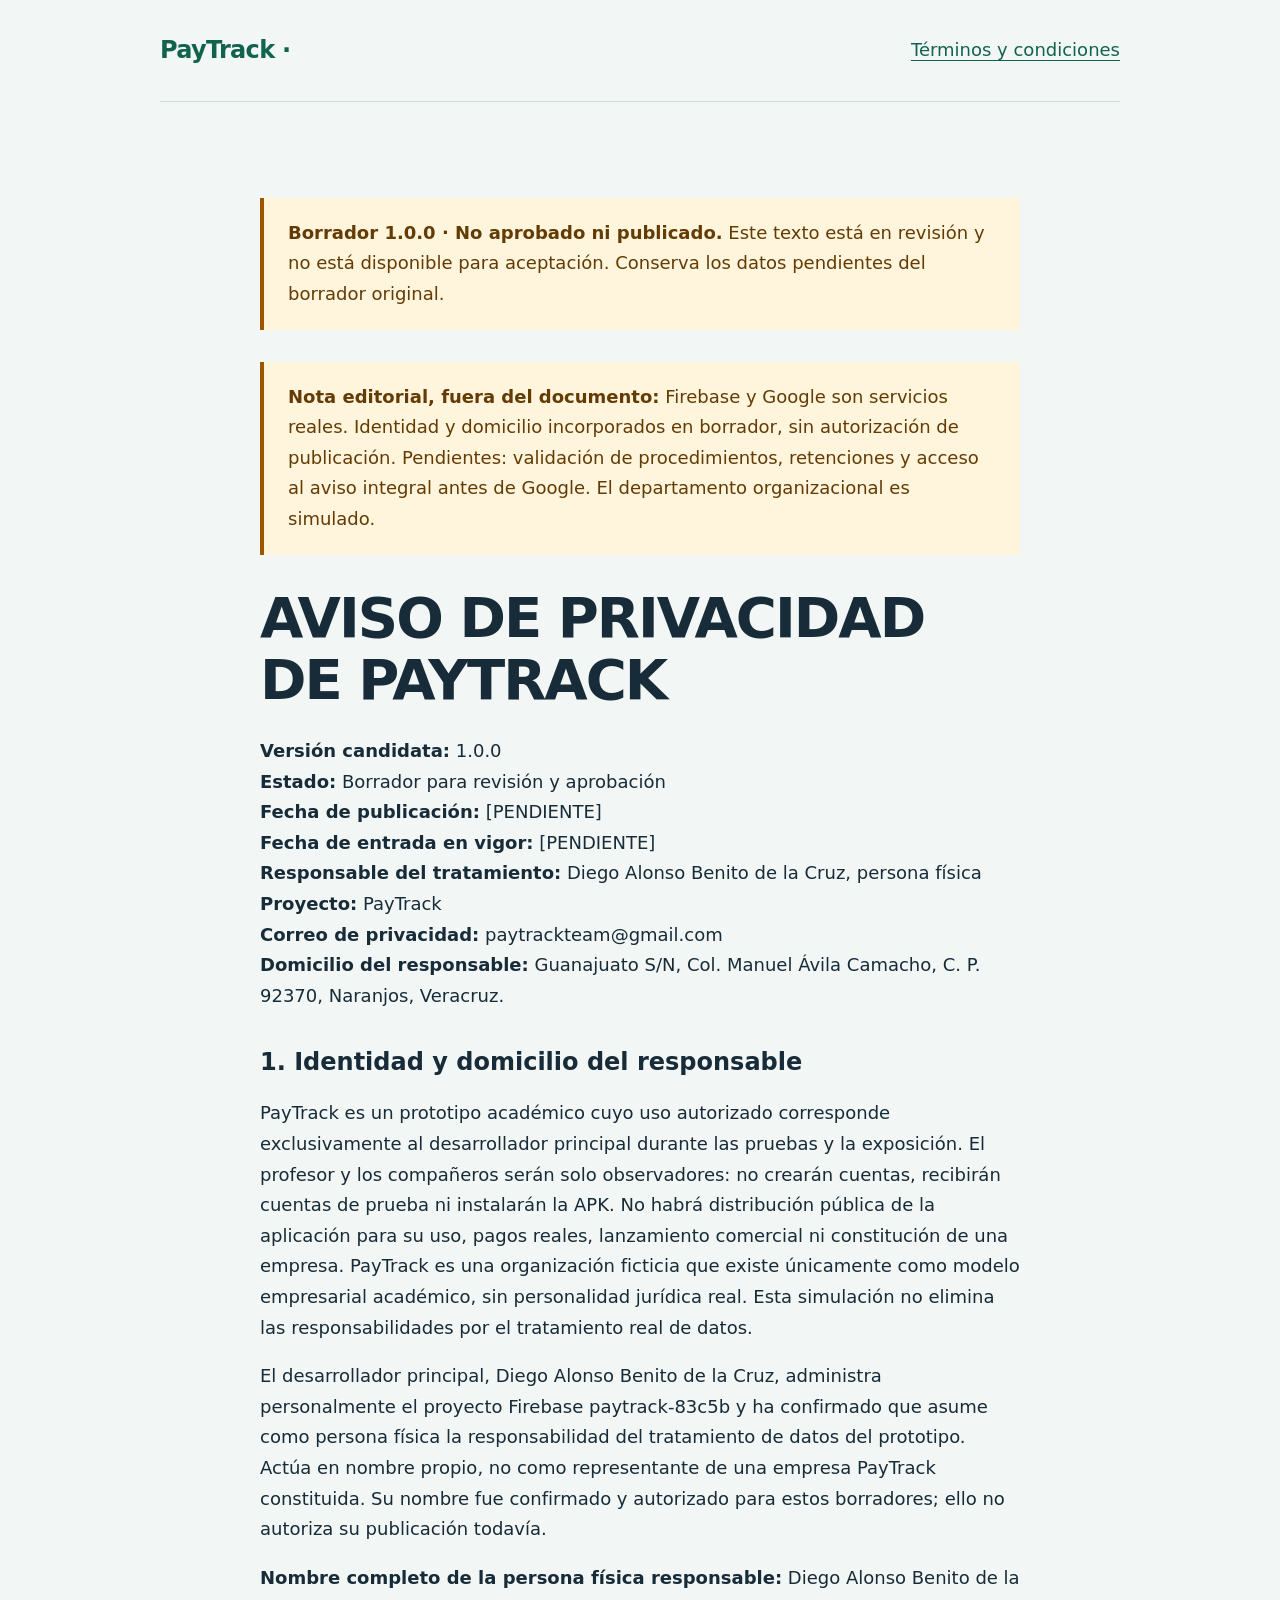
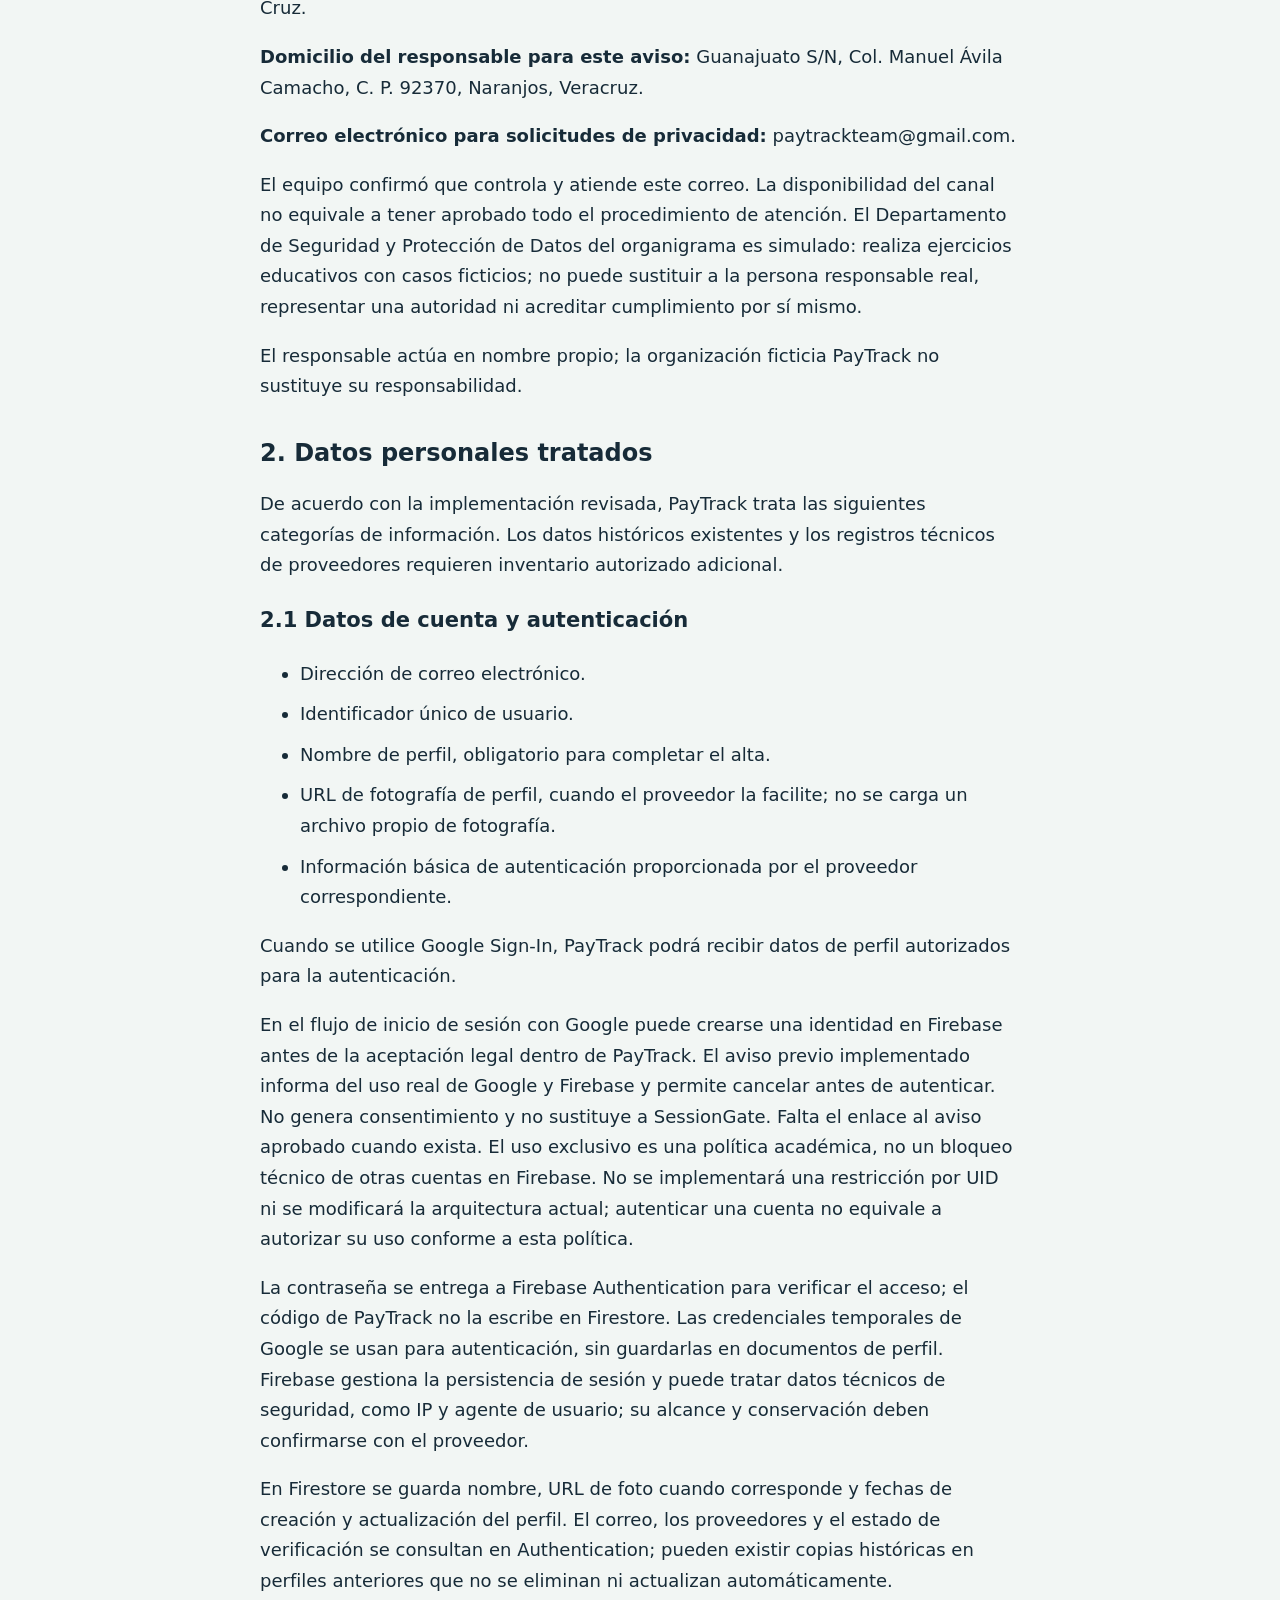
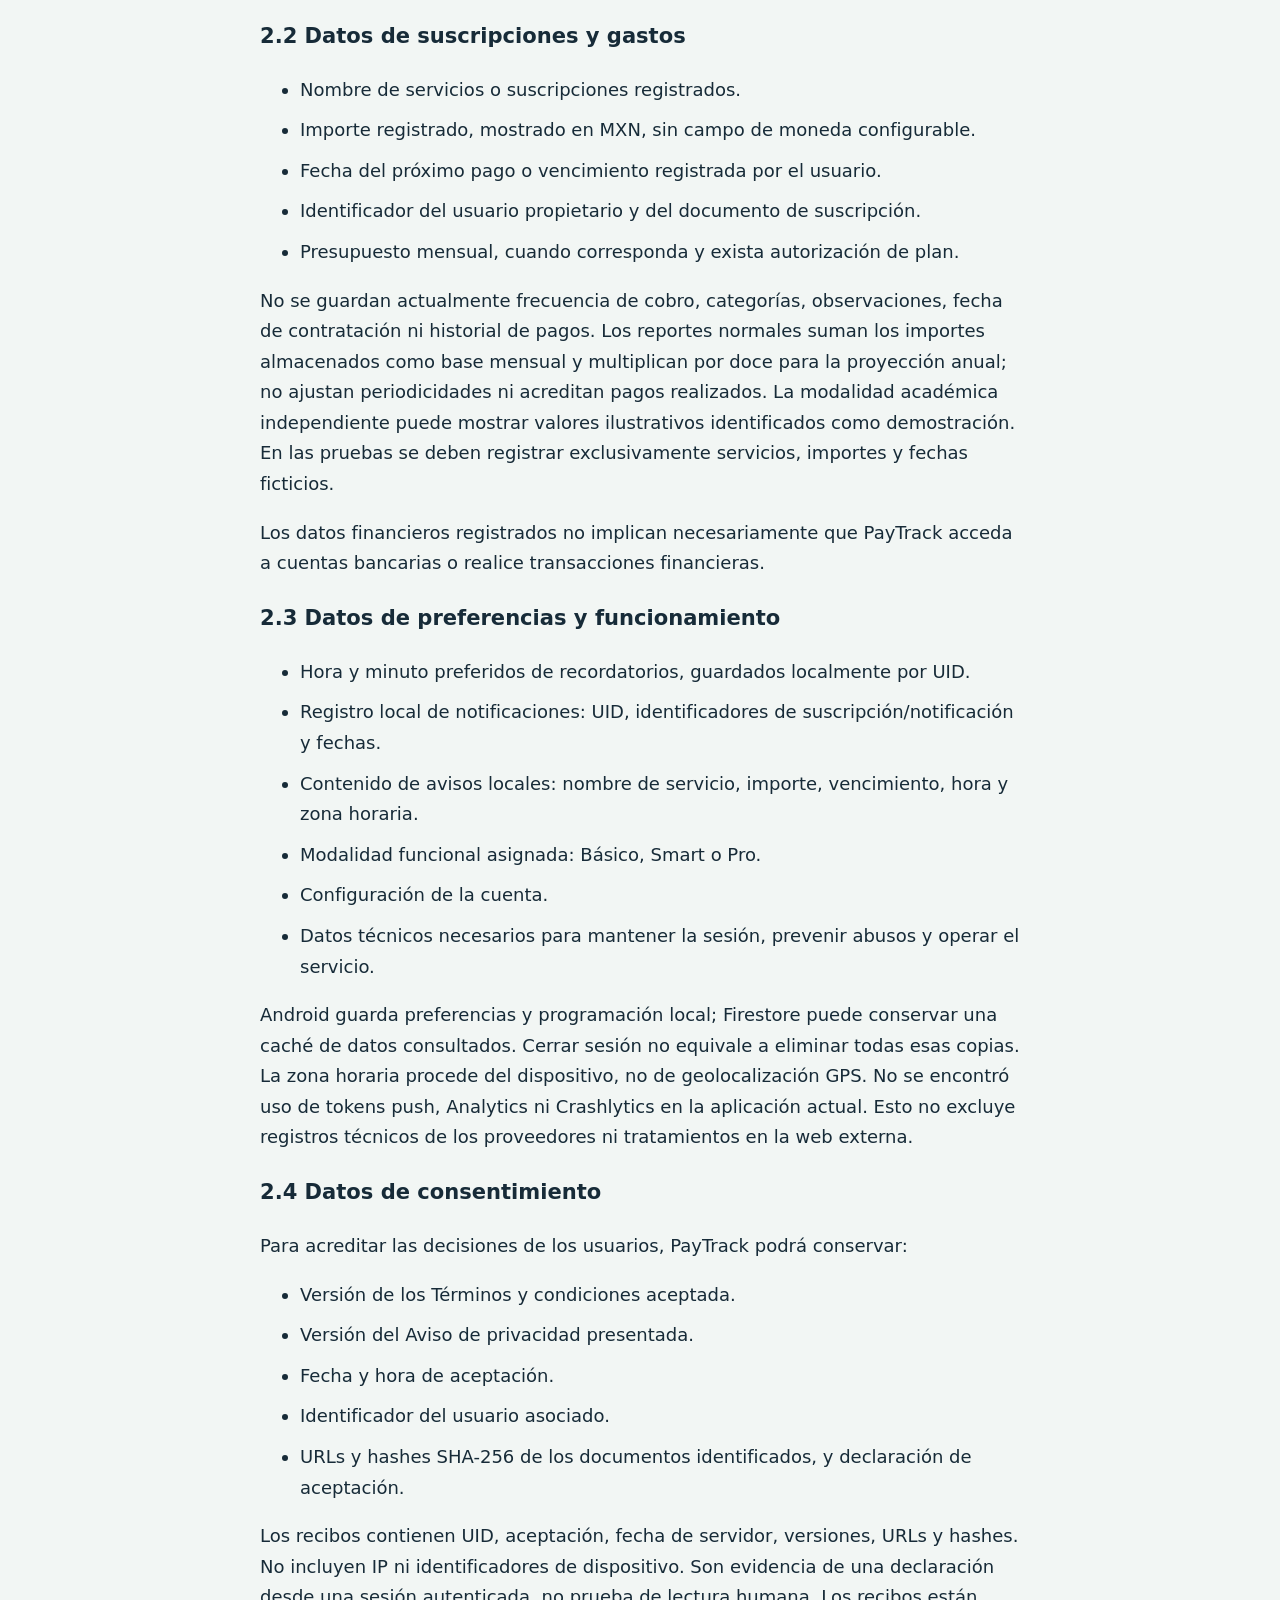
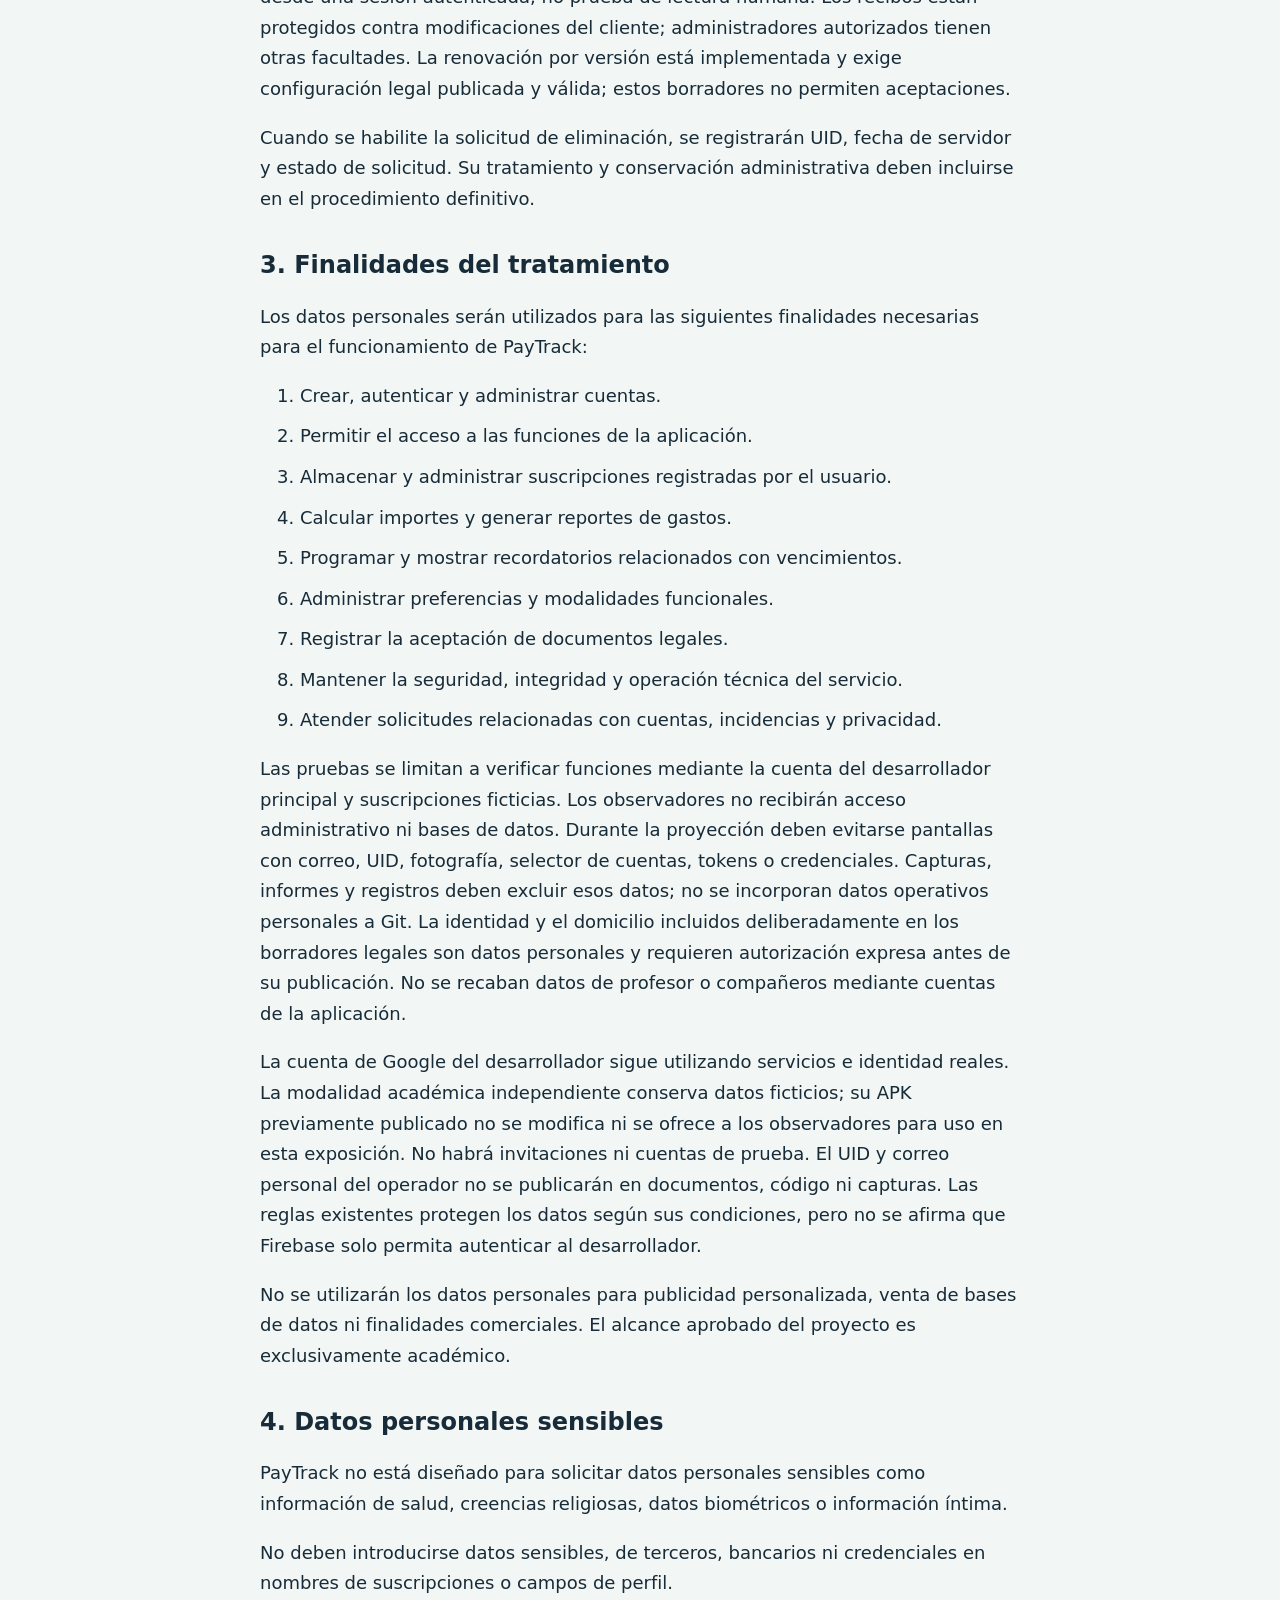
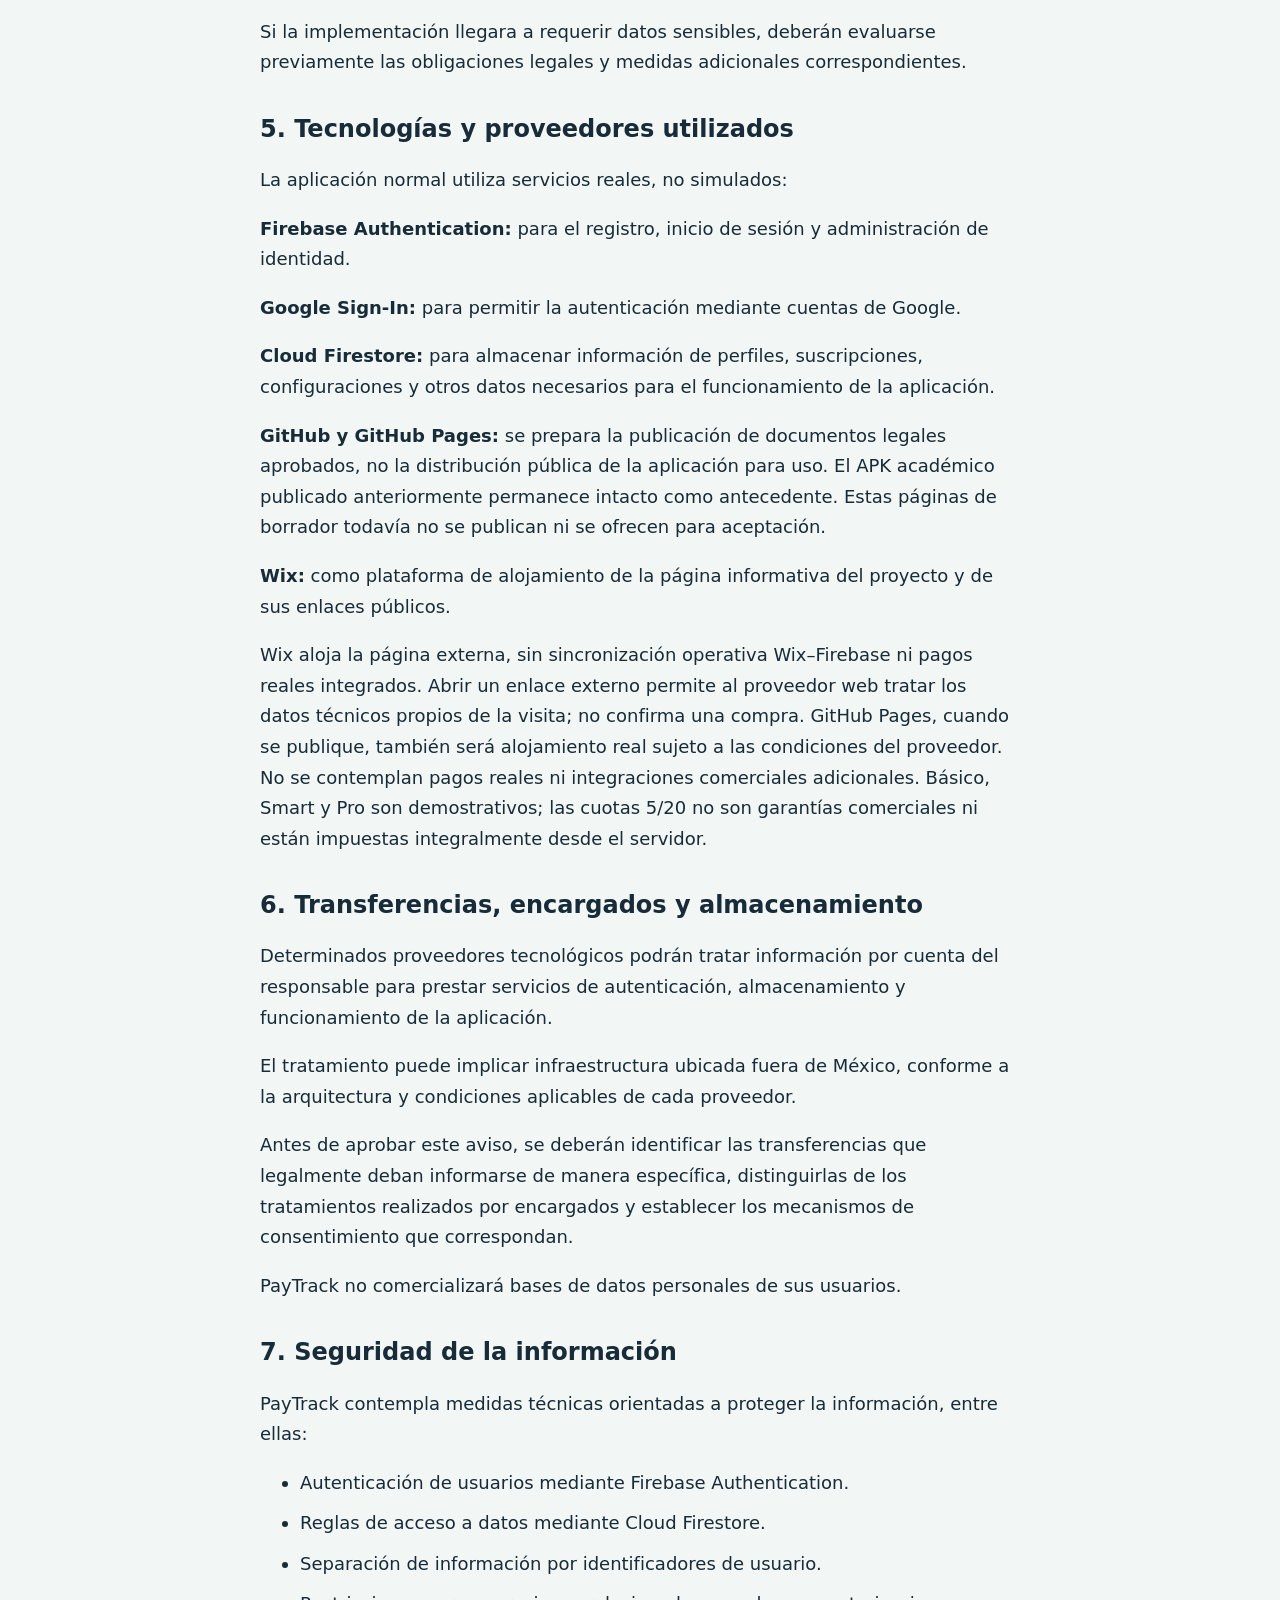
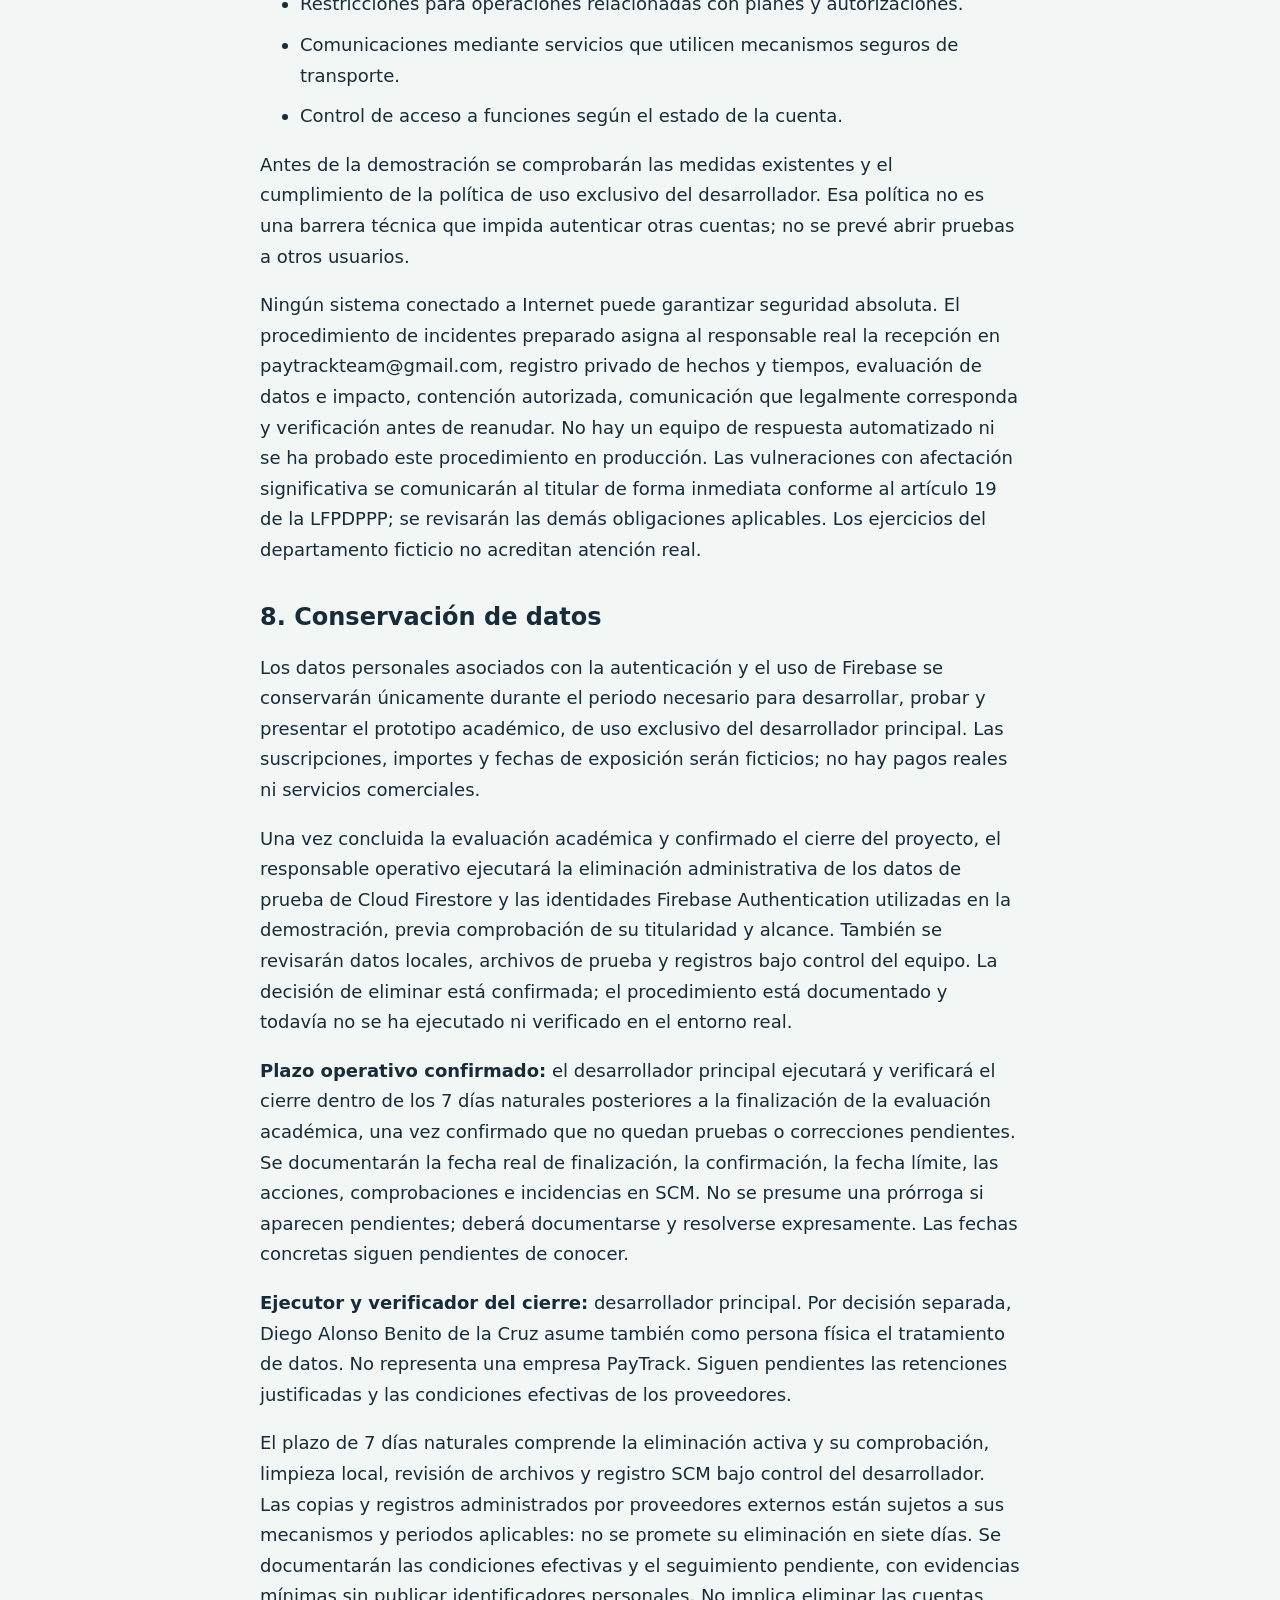
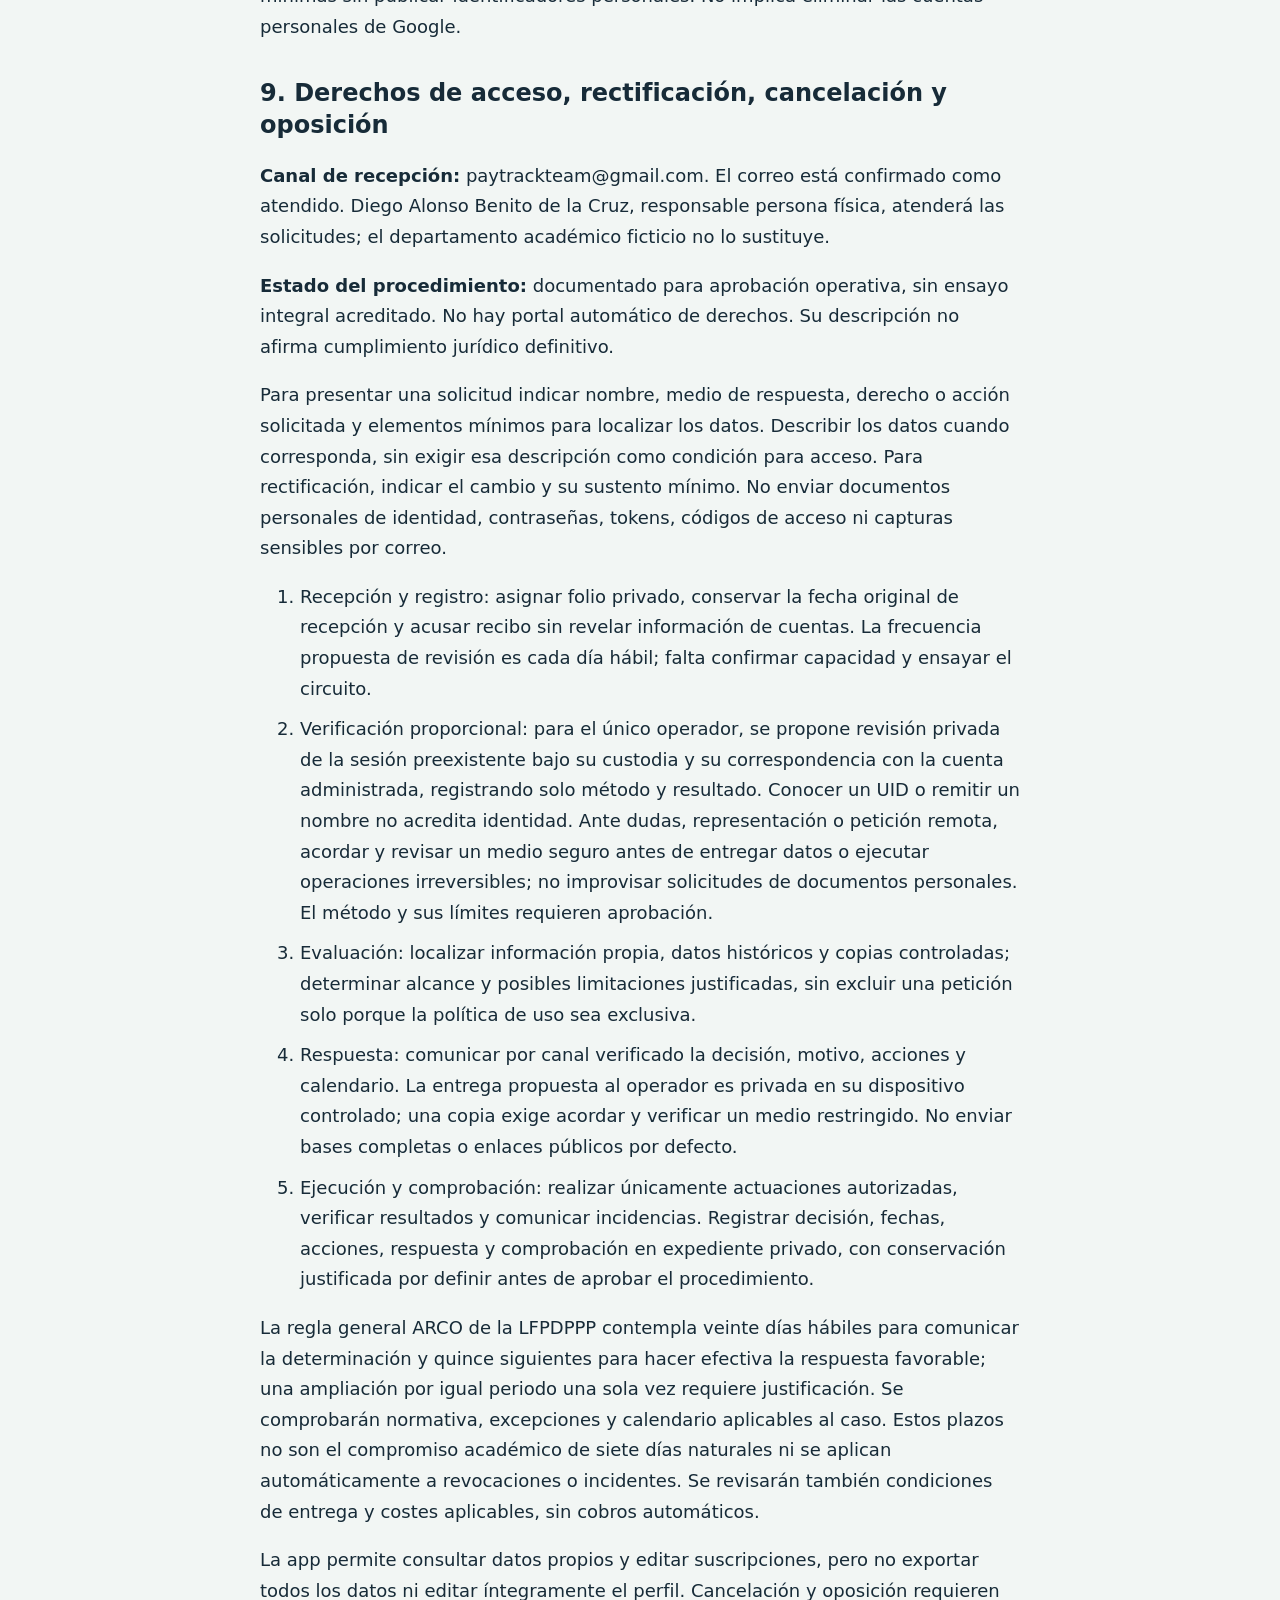
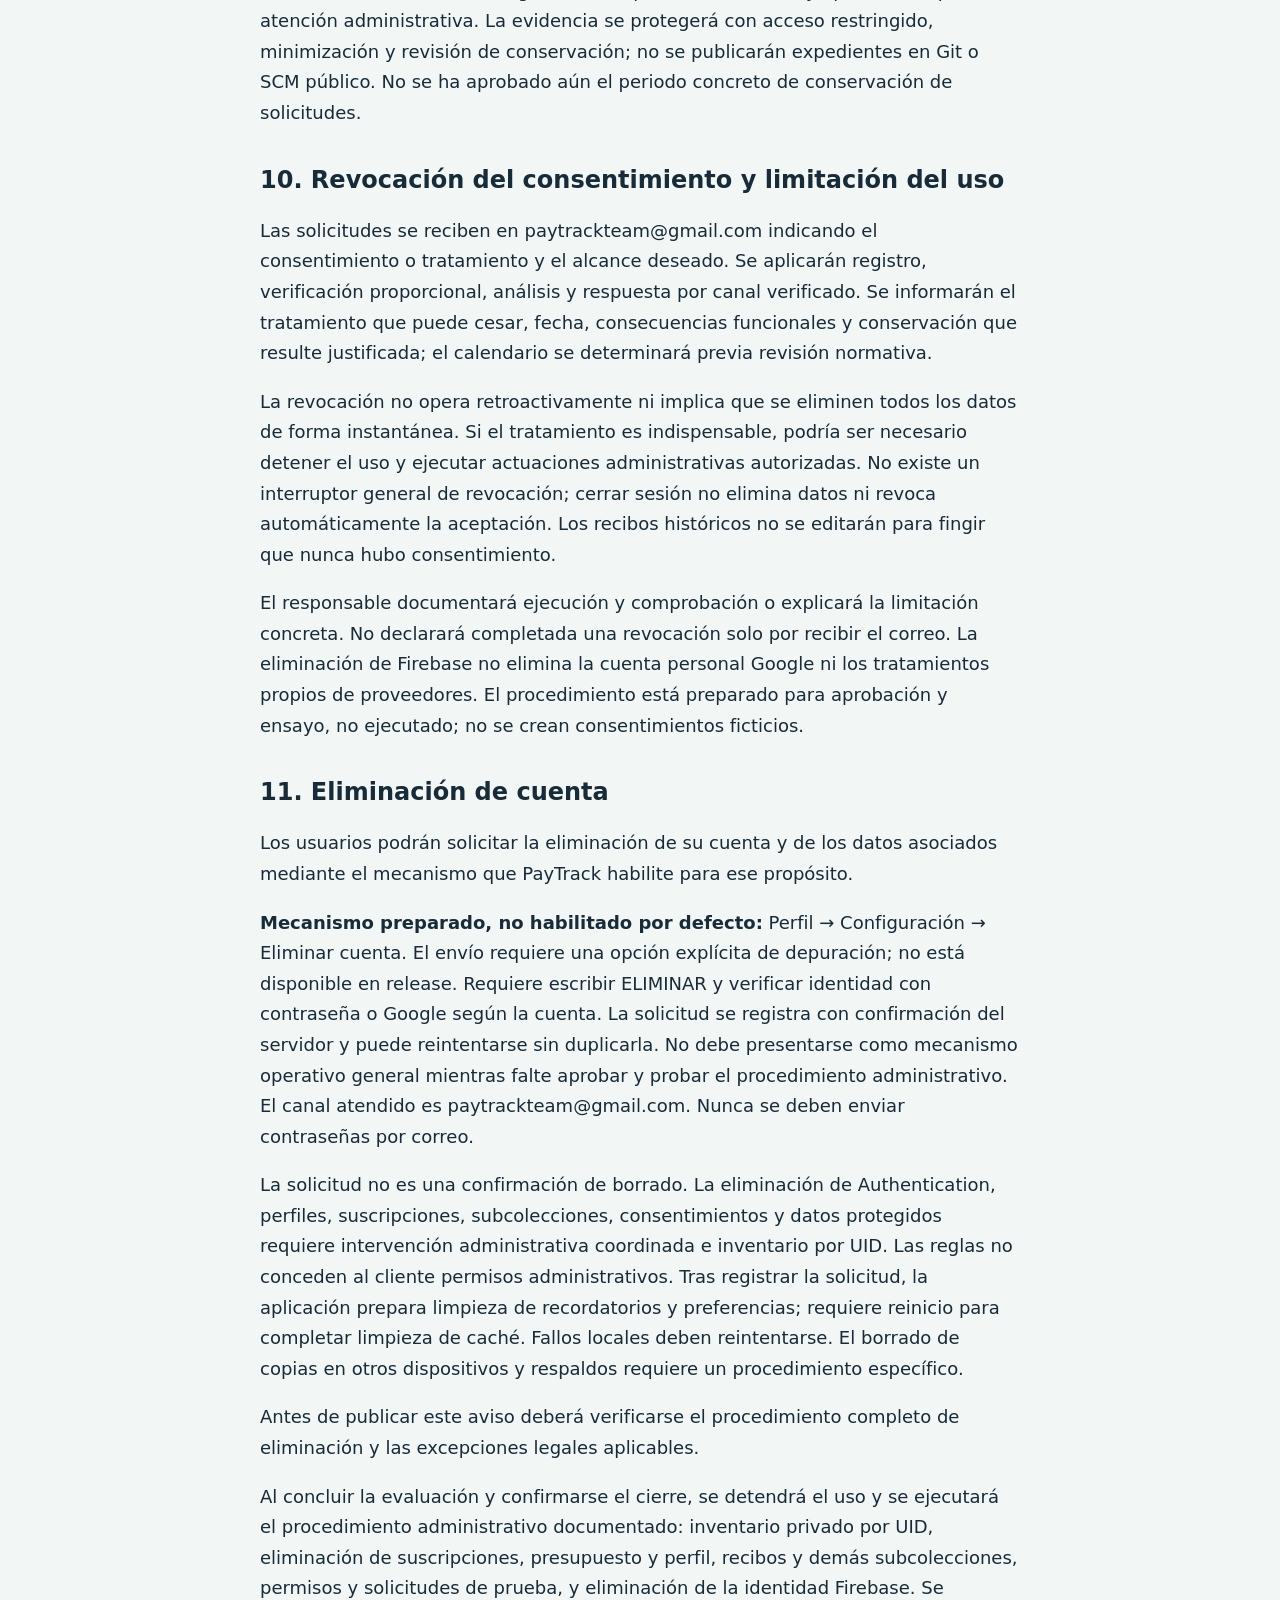
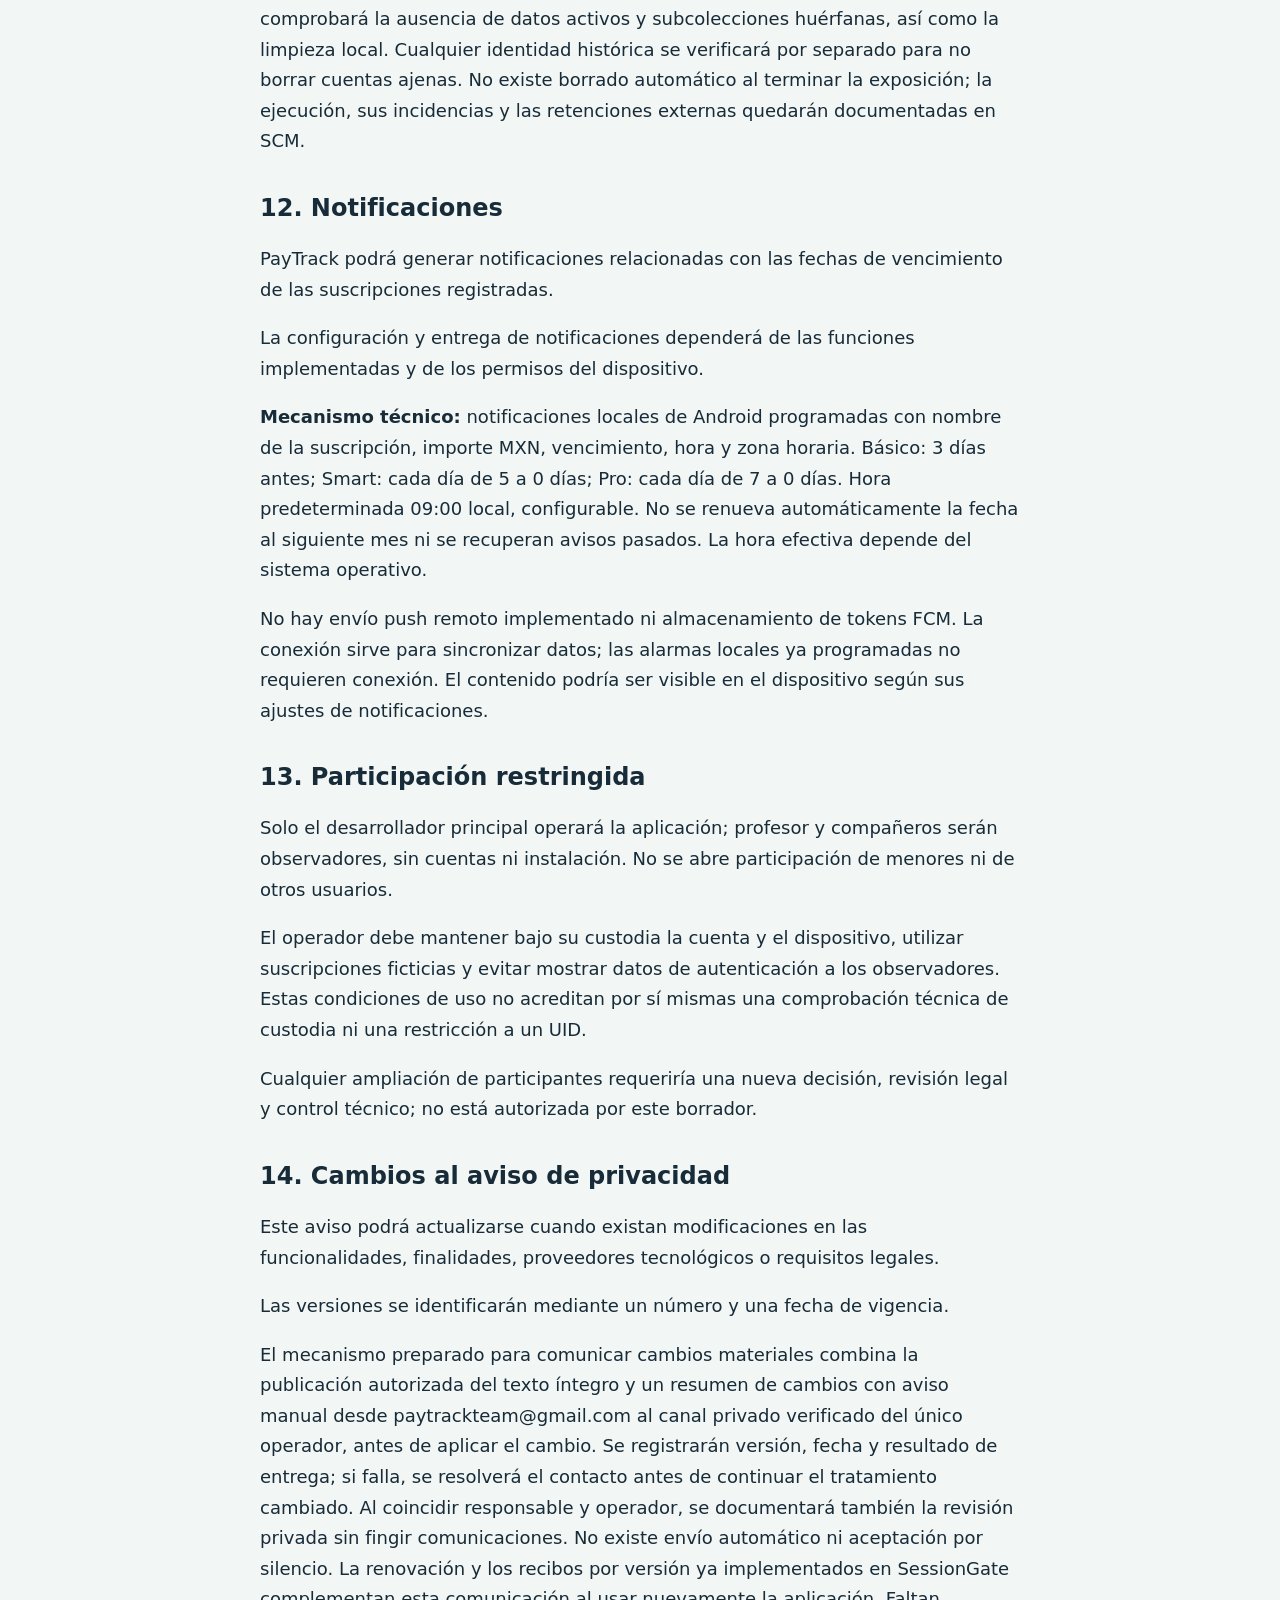
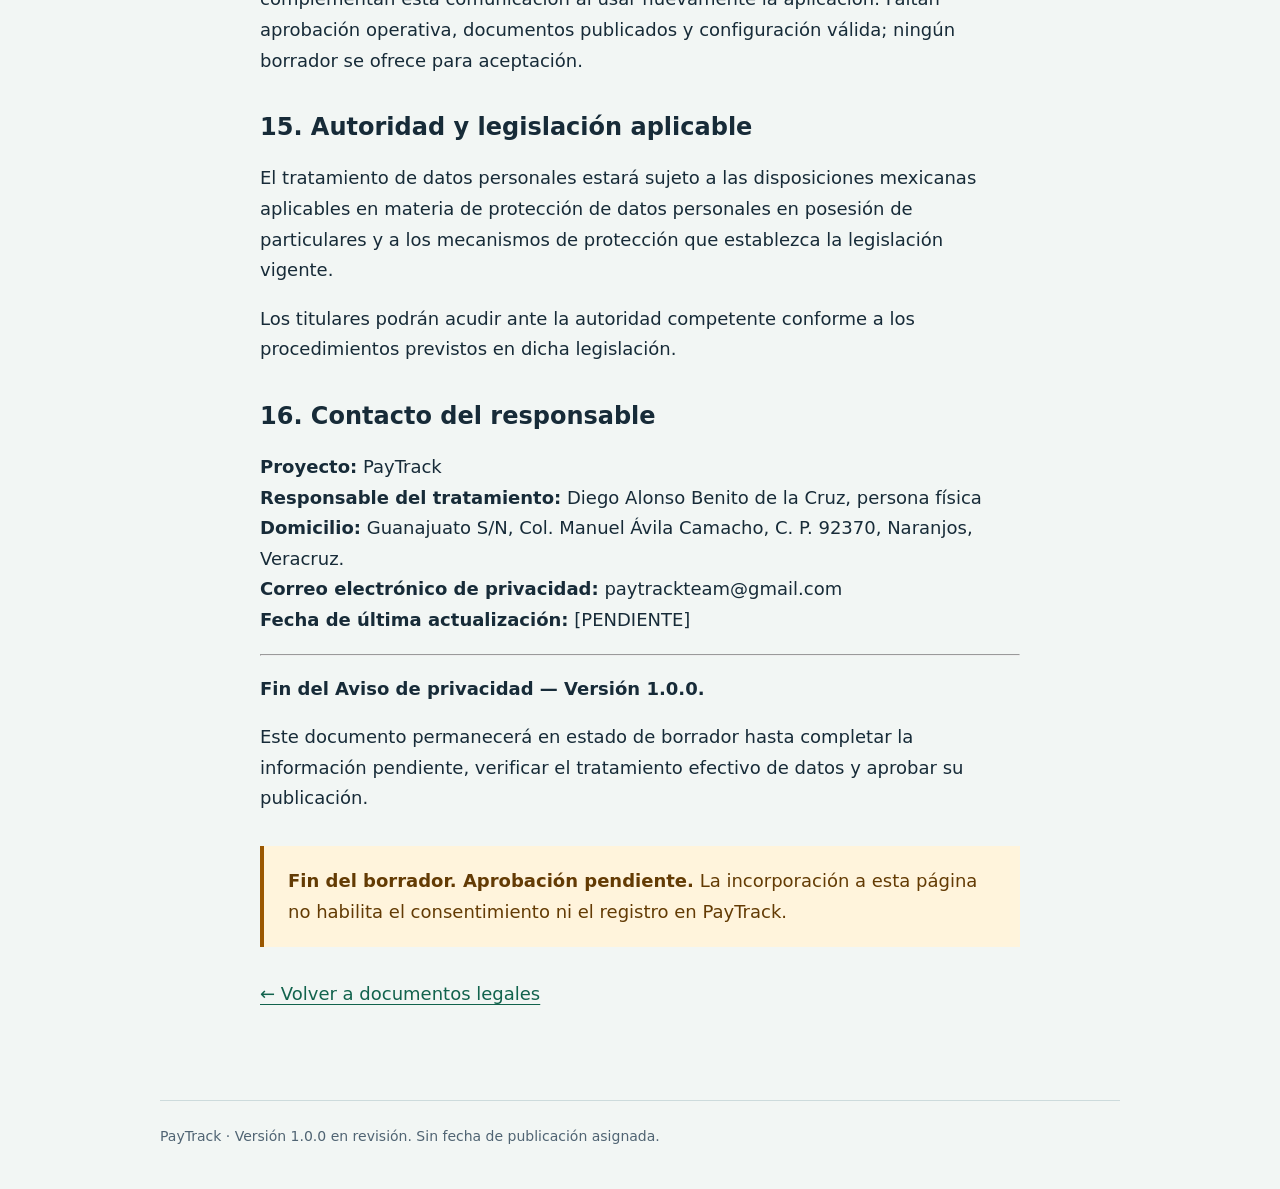
==== docs/privacidad.html @ 6e8c7707 "Add files via upload" ====
<!doctype html>
<html lang="es">
<head><meta charset="utf-8"><meta name="viewport" content="width=device-width, initial-scale=1"><meta name="robots" content="noindex"><meta name="paytrack-status" content="draft"><title>Aviso de privacidad — borrador 1.0.0 | PayTrack</title><link rel="stylesheet" href="assets/site.css"></head>
<body><a class="skip" href="#contenido">Ir al contenido</a><header><a class="brand" href="index.html">PayTrack ·</a><a href="terminos.html">Términos y condiciones</a></header>
<main id="contenido" class="document">
<aside class="notice" aria-label="Documento no aprobado"><p><strong>Borrador 1.0.0 · No aprobado ni publicado.</strong> Este texto está en revisión y no está disponible para aceptación. Conserva los datos pendientes del borrador original.</p></aside>
<aside class="notice" aria-label="Nota de revisión técnica"><p><strong>Nota editorial, fuera del documento:</strong> Firebase y Google son servicios reales. Identidad y domicilio incorporados en borrador, sin autorización de publicación. Pendientes: validación de procedimientos, retenciones y acceso al aviso integral antes de Google. El departamento organizacional es simulado.</p></aside>
<article aria-label="Texto íntegro del borrador">
<h1>AVISO DE PRIVACIDAD DE PAYTRACK</h1>
<p><strong>Versión candidata:</strong> 1.0.0<br>
<strong>Estado:</strong> Borrador para revisión y aprobación<br>
<strong>Fecha de publicación:</strong> [PENDIENTE]<br>
<strong>Fecha de entrada en vigor:</strong> [PENDIENTE]<br>
<strong>Responsable del tratamiento:</strong> Diego Alonso Benito de la Cruz, persona física<br>
<strong>Proyecto:</strong> PayTrack<br>
<strong>Correo de privacidad:</strong> paytrackteam@gmail.com<br>
<strong>Domicilio del responsable:</strong> Guanajuato S/N, Col. Manuel Ávila Camacho, C. P. 92370, Naranjos, Veracruz.</p>
<h2>1. Identidad y domicilio del responsable</h2>
<p>PayTrack es un prototipo académico cuyo uso autorizado corresponde exclusivamente al desarrollador principal durante las pruebas y la exposición. El profesor y los compañeros serán solo observadores: no crearán cuentas, recibirán cuentas de prueba ni instalarán la APK. No habrá distribución pública de la aplicación para su uso, pagos reales, lanzamiento comercial ni constitución de una empresa. PayTrack es una organización ficticia que existe únicamente como modelo empresarial académico, sin personalidad jurídica real. Esta simulación no elimina las responsabilidades por el tratamiento real de datos.</p>
<p>El desarrollador principal, Diego Alonso Benito de la Cruz, administra personalmente el proyecto Firebase paytrack-83c5b y ha confirmado que asume como persona física la responsabilidad del tratamiento de datos del prototipo. Actúa en nombre propio, no como representante de una empresa PayTrack constituida. Su nombre fue confirmado y autorizado para estos borradores; ello no autoriza su publicación todavía.</p>
<p><strong>Nombre completo de la persona física responsable:</strong> Diego Alonso Benito de la Cruz.</p>
<p><strong>Domicilio del responsable para este aviso:</strong> Guanajuato S/N, Col. Manuel Ávila Camacho, C. P. 92370, Naranjos, Veracruz.</p>
<p><strong>Correo electrónico para solicitudes de privacidad:</strong> paytrackteam@gmail.com.</p>
<p>El equipo confirmó que controla y atiende este correo. La disponibilidad del canal no equivale a tener aprobado todo el procedimiento de atención. El Departamento de Seguridad y Protección de Datos del organigrama es simulado: realiza ejercicios educativos con casos ficticios; no puede sustituir a la persona responsable real, representar una autoridad ni acreditar cumplimiento por sí mismo.</p>
<p>El responsable actúa en nombre propio; la organización ficticia PayTrack no sustituye su responsabilidad.</p>
<h2>2. Datos personales tratados</h2>
<p>De acuerdo con la implementación revisada, PayTrack trata las siguientes categorías de información. Los datos históricos existentes y los registros técnicos de proveedores requieren inventario autorizado adicional.</p>
<h3>2.1 Datos de cuenta y autenticación</h3>
<ul><li>Dirección de correo electrónico.</li><li>Identificador único de usuario.</li><li>Nombre de perfil, obligatorio para completar el alta.</li><li>URL de fotografía de perfil, cuando el proveedor la facilite; no se carga un archivo propio de fotografía.</li><li>Información básica de autenticación proporcionada por el proveedor correspondiente.</li></ul>
<p>Cuando se utilice Google Sign-In, PayTrack podrá recibir datos de perfil autorizados para la autenticación.</p>
<p>En el flujo de inicio de sesión con Google puede crearse una identidad en Firebase antes de la aceptación legal dentro de PayTrack. El aviso previo implementado informa del uso real de Google y Firebase y permite cancelar antes de autenticar. No genera consentimiento y no sustituye a SessionGate. Falta el enlace al aviso aprobado cuando exista. El uso exclusivo es una política académica, no un bloqueo técnico de otras cuentas en Firebase. No se implementará una restricción por UID ni se modificará la arquitectura actual; autenticar una cuenta no equivale a autorizar su uso conforme a esta política.</p>
<p>La contraseña se entrega a Firebase Authentication para verificar el acceso; el código de PayTrack no la escribe en Firestore. Las credenciales temporales de Google se usan para autenticación, sin guardarlas en documentos de perfil. Firebase gestiona la persistencia de sesión y puede tratar datos técnicos de seguridad, como IP y agente de usuario; su alcance y conservación deben confirmarse con el proveedor.</p>
<p>En Firestore se guarda nombre, URL de foto cuando corresponde y fechas de creación y actualización del perfil. El correo, los proveedores y el estado de verificación se consultan en Authentication; pueden existir copias históricas en perfiles anteriores que no se eliminan ni actualizan automáticamente.</p>
<h3>2.2 Datos de suscripciones y gastos</h3>
<ul><li>Nombre de servicios o suscripciones registrados.</li><li>Importe registrado, mostrado en MXN, sin campo de moneda configurable.</li><li>Fecha del próximo pago o vencimiento registrada por el usuario.</li><li>Identificador del usuario propietario y del documento de suscripción.</li><li>Presupuesto mensual, cuando corresponda y exista autorización de plan.</li></ul>
<p>No se guardan actualmente frecuencia de cobro, categorías, observaciones, fecha de contratación ni historial de pagos. Los reportes normales suman los importes almacenados como base mensual y multiplican por doce para la proyección anual; no ajustan periodicidades ni acreditan pagos realizados. La modalidad académica independiente puede mostrar valores ilustrativos identificados como demostración. En las pruebas se deben registrar exclusivamente servicios, importes y fechas ficticios.</p>
<p>Los datos financieros registrados no implican necesariamente que PayTrack acceda a cuentas bancarias o realice transacciones financieras.</p>
<h3>2.3 Datos de preferencias y funcionamiento</h3>
<ul><li>Hora y minuto preferidos de recordatorios, guardados localmente por UID.</li><li>Registro local de notificaciones: UID, identificadores de suscripción/notificación y fechas.</li><li>Contenido de avisos locales: nombre de servicio, importe, vencimiento, hora y zona horaria.</li><li>Modalidad funcional asignada: Básico, Smart o Pro.</li><li>Configuración de la cuenta.</li><li>Datos técnicos necesarios para mantener la sesión, prevenir abusos y operar el servicio.</li></ul>
<p>Android guarda preferencias y programación local; Firestore puede conservar una caché de datos consultados. Cerrar sesión no equivale a eliminar todas esas copias. La zona horaria procede del dispositivo, no de geolocalización GPS. No se encontró uso de tokens push, Analytics ni Crashlytics en la aplicación actual. Esto no excluye registros técnicos de los proveedores ni tratamientos en la web externa.</p>
<h3>2.4 Datos de consentimiento</h3>
<p>Para acreditar las decisiones de los usuarios, PayTrack podrá conservar:</p>
<ul><li>Versión de los Términos y condiciones aceptada.</li><li>Versión del Aviso de privacidad presentada.</li><li>Fecha y hora de aceptación.</li><li>Identificador del usuario asociado.</li><li>URLs y hashes SHA-256 de los documentos identificados, y declaración de aceptación.</li></ul>
<p>Los recibos contienen UID, aceptación, fecha de servidor, versiones, URLs y hashes. No incluyen IP ni identificadores de dispositivo. Son evidencia de una declaración desde una sesión autenticada, no prueba de lectura humana. Los recibos están protegidos contra modificaciones del cliente; administradores autorizados tienen otras facultades. La renovación por versión está implementada y exige configuración legal publicada y válida; estos borradores no permiten aceptaciones.</p>
<p>Cuando se habilite la solicitud de eliminación, se registrarán UID, fecha de servidor y estado de solicitud. Su tratamiento y conservación administrativa deben incluirse en el procedimiento definitivo.</p>
<h2>3. Finalidades del tratamiento</h2>
<p>Los datos personales serán utilizados para las siguientes finalidades necesarias para el funcionamiento de PayTrack:</p>
<ol><li>Crear, autenticar y administrar cuentas.</li><li>Permitir el acceso a las funciones de la aplicación.</li><li>Almacenar y administrar suscripciones registradas por el usuario.</li><li>Calcular importes y generar reportes de gastos.</li><li>Programar y mostrar recordatorios relacionados con vencimientos.</li><li>Administrar preferencias y modalidades funcionales.</li><li>Registrar la aceptación de documentos legales.</li><li>Mantener la seguridad, integridad y operación técnica del servicio.</li><li>Atender solicitudes relacionadas con cuentas, incidencias y privacidad.</li></ol>
<p>Las pruebas se limitan a verificar funciones mediante la cuenta del desarrollador principal y suscripciones ficticias. Los observadores no recibirán acceso administrativo ni bases de datos. Durante la proyección deben evitarse pantallas con correo, UID, fotografía, selector de cuentas, tokens o credenciales. Capturas, informes y registros deben excluir esos datos; no se incorporan datos operativos personales a Git. La identidad y el domicilio incluidos deliberadamente en los borradores legales son datos personales y requieren autorización expresa antes de su publicación. No se recaban datos de profesor o compañeros mediante cuentas de la aplicación.</p>
<p>La cuenta de Google del desarrollador sigue utilizando servicios e identidad reales. La modalidad académica independiente conserva datos ficticios; su APK previamente publicado no se modifica ni se ofrece a los observadores para uso en esta exposición. No habrá invitaciones ni cuentas de prueba. El UID y correo personal del operador no se publicarán en documentos, código ni capturas. Las reglas existentes protegen los datos según sus condiciones, pero no se afirma que Firebase solo permita autenticar al desarrollador.</p>
<p>No se utilizarán los datos personales para publicidad personalizada, venta de bases de datos ni finalidades comerciales. El alcance aprobado del proyecto es exclusivamente académico.</p>
<h2>4. Datos personales sensibles</h2>
<p>PayTrack no está diseñado para solicitar datos personales sensibles como información de salud, creencias religiosas, datos biométricos o información íntima.</p>
<p>No deben introducirse datos sensibles, de terceros, bancarios ni credenciales en nombres de suscripciones o campos de perfil.</p>
<p>Si la implementación llegara a requerir datos sensibles, deberán evaluarse previamente las obligaciones legales y medidas adicionales correspondientes.</p>
<h2>5. Tecnologías y proveedores utilizados</h2>
<p>La aplicación normal utiliza servicios reales, no simulados:</p>
<p><strong>Firebase Authentication:</strong> para el registro, inicio de sesión y administración de identidad.</p>
<p><strong>Google Sign-In:</strong> para permitir la autenticación mediante cuentas de Google.</p>
<p><strong>Cloud Firestore:</strong> para almacenar información de perfiles, suscripciones, configuraciones y otros datos necesarios para el funcionamiento de la aplicación.</p>
<p><strong>GitHub y GitHub Pages:</strong> se prepara la publicación de documentos legales aprobados, no la distribución pública de la aplicación para uso. El APK académico publicado anteriormente permanece intacto como antecedente. Estas páginas de borrador todavía no se publican ni se ofrecen para aceptación.</p>
<p><strong>Wix:</strong> como plataforma de alojamiento de la página informativa del proyecto y de sus enlaces públicos.</p>
<p>Wix aloja la página externa, sin sincronización operativa Wix–Firebase ni pagos reales integrados. Abrir un enlace externo permite al proveedor web tratar los datos técnicos propios de la visita; no confirma una compra. GitHub Pages, cuando se publique, también será alojamiento real sujeto a las condiciones del proveedor. No se contemplan pagos reales ni integraciones comerciales adicionales. Básico, Smart y Pro son demostrativos; las cuotas 5/20 no son garantías comerciales ni están impuestas integralmente desde el servidor.</p>
<h2>6. Transferencias, encargados y almacenamiento</h2>
<p>Determinados proveedores tecnológicos podrán tratar información por cuenta del responsable para prestar servicios de autenticación, almacenamiento y funcionamiento de la aplicación.</p>
<p>El tratamiento puede implicar infraestructura ubicada fuera de México, conforme a la arquitectura y condiciones aplicables de cada proveedor.</p>
<p>Antes de aprobar este aviso, se deberán identificar las transferencias que legalmente deban informarse de manera específica, distinguirlas de los tratamientos realizados por encargados y establecer los mecanismos de consentimiento que correspondan.</p>
<p>PayTrack no comercializará bases de datos personales de sus usuarios.</p>
<h2>7. Seguridad de la información</h2>
<p>PayTrack contempla medidas técnicas orientadas a proteger la información, entre ellas:</p>
<ul><li>Autenticación de usuarios mediante Firebase Authentication.</li><li>Reglas de acceso a datos mediante Cloud Firestore.</li><li>Separación de información por identificadores de usuario.</li><li>Restricciones para operaciones relacionadas con planes y autorizaciones.</li><li>Comunicaciones mediante servicios que utilicen mecanismos seguros de transporte.</li><li>Control de acceso a funciones según el estado de la cuenta.</li></ul>
<p>Antes de la demostración se comprobarán las medidas existentes y el cumplimiento de la política de uso exclusivo del desarrollador. Esa política no es una barrera técnica que impida autenticar otras cuentas; no se prevé abrir pruebas a otros usuarios.</p>
<p>Ningún sistema conectado a Internet puede garantizar seguridad absoluta. El procedimiento de incidentes preparado asigna al responsable real la recepción en paytrackteam@gmail.com, registro privado de hechos y tiempos, evaluación de datos e impacto, contención autorizada, comunicación que legalmente corresponda y verificación antes de reanudar. No hay un equipo de respuesta automatizado ni se ha probado este procedimiento en producción. Las vulneraciones con afectación significativa se comunicarán al titular de forma inmediata conforme al artículo 19 de la LFPDPPP; se revisarán las demás obligaciones aplicables. Los ejercicios del departamento ficticio no acreditan atención real.</p>
<h2>8. Conservación de datos</h2>
<p>Los datos personales asociados con la autenticación y el uso de Firebase se conservarán únicamente durante el periodo necesario para desarrollar, probar y presentar el prototipo académico, de uso exclusivo del desarrollador principal. Las suscripciones, importes y fechas de exposición serán ficticios; no hay pagos reales ni servicios comerciales.</p>
<p>Una vez concluida la evaluación académica y confirmado el cierre del proyecto, el responsable operativo ejecutará la eliminación administrativa de los datos de prueba de Cloud Firestore y las identidades Firebase Authentication utilizadas en la demostración, previa comprobación de su titularidad y alcance. También se revisarán datos locales, archivos de prueba y registros bajo control del equipo. La decisión de eliminar está confirmada; el procedimiento está documentado y todavía no se ha ejecutado ni verificado en el entorno real.</p>
<p><strong>Plazo operativo confirmado:</strong> el desarrollador principal ejecutará y verificará el cierre dentro de los 7 días naturales posteriores a la finalización de la evaluación académica, una vez confirmado que no quedan pruebas o correcciones pendientes. Se documentarán la fecha real de finalización, la confirmación, la fecha límite, las acciones, comprobaciones e incidencias en SCM. No se presume una prórroga si aparecen pendientes; deberá documentarse y resolverse expresamente. Las fechas concretas siguen pendientes de conocer.</p>
<p><strong>Ejecutor y verificador del cierre:</strong> desarrollador principal. Por decisión separada, Diego Alonso Benito de la Cruz asume también como persona física el tratamiento de datos. No representa una empresa PayTrack. Siguen pendientes las retenciones justificadas y las condiciones efectivas de los proveedores.</p>
<p>El plazo de 7 días naturales comprende la eliminación activa y su comprobación, limpieza local, revisión de archivos y registro SCM bajo control del desarrollador. Las copias y registros administrados por proveedores externos están sujetos a sus mecanismos y periodos aplicables: no se promete su eliminación en siete días. Se documentarán las condiciones efectivas y el seguimiento pendiente, con evidencias mínimas sin publicar identificadores personales. No implica eliminar las cuentas personales de Google.</p>
<h2>9. Derechos de acceso, rectificación, cancelación y oposición</h2>
<p><strong>Canal de recepción:</strong> paytrackteam@gmail.com. El correo está confirmado como atendido. Diego Alonso Benito de la Cruz, responsable persona física, atenderá las solicitudes; el departamento académico ficticio no lo sustituye.</p>
<p><strong>Estado del procedimiento:</strong> documentado para aprobación operativa, sin ensayo integral acreditado. No hay portal automático de derechos. Su descripción no afirma cumplimiento jurídico definitivo.</p>
<p>Para presentar una solicitud indicar nombre, medio de respuesta, derecho o acción solicitada y elementos mínimos para localizar los datos. Describir los datos cuando corresponda, sin exigir esa descripción como condición para acceso. Para rectificación, indicar el cambio y su sustento mínimo. No enviar documentos personales de identidad, contraseñas, tokens, códigos de acceso ni capturas sensibles por correo.</p>
<ol><li>Recepción y registro: asignar folio privado, conservar la fecha original de recepción y acusar recibo sin revelar información de cuentas. La frecuencia propuesta de revisión es cada día hábil; falta confirmar capacidad y ensayar el circuito.</li><li>Verificación proporcional: para el único operador, se propone revisión privada de la sesión preexistente bajo su custodia y su correspondencia con la cuenta administrada, registrando solo método y resultado. Conocer un UID o remitir un nombre no acredita identidad. Ante dudas, representación o petición remota, acordar y revisar un medio seguro antes de entregar datos o ejecutar operaciones irreversibles; no improvisar solicitudes de documentos personales. El método y sus límites requieren aprobación.</li><li>Evaluación: localizar información propia, datos históricos y copias controladas; determinar alcance y posibles limitaciones justificadas, sin excluir una petición solo porque la política de uso sea exclusiva.</li><li>Respuesta: comunicar por canal verificado la decisión, motivo, acciones y calendario. La entrega propuesta al operador es privada en su dispositivo controlado; una copia exige acordar y verificar un medio restringido. No enviar bases completas o enlaces públicos por defecto.</li><li>Ejecución y comprobación: realizar únicamente actuaciones autorizadas, verificar resultados y comunicar incidencias. Registrar decisión, fechas, acciones, respuesta y comprobación en expediente privado, con conservación justificada por definir antes de aprobar el procedimiento.</li></ol>
<p>La regla general ARCO de la LFPDPPP contempla veinte días hábiles para comunicar la determinación y quince siguientes para hacer efectiva la respuesta favorable; una ampliación por igual periodo una sola vez requiere justificación. Se comprobarán normativa, excepciones y calendario aplicables al caso. Estos plazos no son el compromiso académico de siete días naturales ni se aplican automáticamente a revocaciones o incidentes. Se revisarán también condiciones de entrega y costes aplicables, sin cobros automáticos.</p>
<p>La app permite consultar datos propios y editar suscripciones, pero no exportar todos los datos ni editar íntegramente el perfil. Cancelación y oposición requieren atención administrativa. La evidencia se protegerá con acceso restringido, minimización y revisión de conservación; no se publicarán expedientes en Git o SCM público. No se ha aprobado aún el periodo concreto de conservación de solicitudes.</p>
<h2>10. Revocación del consentimiento y limitación del uso</h2>
<p>Las solicitudes se reciben en paytrackteam@gmail.com indicando el consentimiento o tratamiento y el alcance deseado. Se aplicarán registro, verificación proporcional, análisis y respuesta por canal verificado. Se informarán el tratamiento que puede cesar, fecha, consecuencias funcionales y conservación que resulte justificada; el calendario se determinará previa revisión normativa.</p>
<p>La revocación no opera retroactivamente ni implica que se eliminen todos los datos de forma instantánea. Si el tratamiento es indispensable, podría ser necesario detener el uso y ejecutar actuaciones administrativas autorizadas. No existe un interruptor general de revocación; cerrar sesión no elimina datos ni revoca automáticamente la aceptación. Los recibos históricos no se editarán para fingir que nunca hubo consentimiento.</p>
<p>El responsable documentará ejecución y comprobación o explicará la limitación concreta. No declarará completada una revocación solo por recibir el correo. La eliminación de Firebase no elimina la cuenta personal Google ni los tratamientos propios de proveedores. El procedimiento está preparado para aprobación y ensayo, no ejecutado; no se crean consentimientos ficticios.</p>
<h2>11. Eliminación de cuenta</h2>
<p>Los usuarios podrán solicitar la eliminación de su cuenta y de los datos asociados mediante el mecanismo que PayTrack habilite para ese propósito.</p>
<p><strong>Mecanismo preparado, no habilitado por defecto:</strong> Perfil → Configuración → Eliminar cuenta. El envío requiere una opción explícita de depuración; no está disponible en release. Requiere escribir ELIMINAR y verificar identidad con contraseña o Google según la cuenta. La solicitud se registra con confirmación del servidor y puede reintentarse sin duplicarla. No debe presentarse como mecanismo operativo general mientras falte aprobar y probar el procedimiento administrativo. El canal atendido es paytrackteam@gmail.com. Nunca se deben enviar contraseñas por correo.</p>
<p>La solicitud no es una confirmación de borrado. La eliminación de Authentication, perfiles, suscripciones, subcolecciones, consentimientos y datos protegidos requiere intervención administrativa coordinada e inventario por UID. Las reglas no conceden al cliente permisos administrativos. Tras registrar la solicitud, la aplicación prepara limpieza de recordatorios y preferencias; requiere reinicio para completar limpieza de caché. Fallos locales deben reintentarse. El borrado de copias en otros dispositivos y respaldos requiere un procedimiento específico.</p>
<p>Antes de publicar este aviso deberá verificarse el procedimiento completo de eliminación y las excepciones legales aplicables.</p>
<p>Al concluir la evaluación y confirmarse el cierre, se detendrá el uso y se ejecutará el procedimiento administrativo documentado: inventario privado por UID, eliminación de suscripciones, presupuesto y perfil, recibos y demás subcolecciones, permisos y solicitudes de prueba, y eliminación de la identidad Firebase. Se comprobará la ausencia de datos activos y subcolecciones huérfanas, así como la limpieza local. Cualquier identidad histórica se verificará por separado para no borrar cuentas ajenas. No existe borrado automático al terminar la exposición; la ejecución, sus incidencias y las retenciones externas quedarán documentadas en SCM.</p>
<h2>12. Notificaciones</h2>
<p>PayTrack podrá generar notificaciones relacionadas con las fechas de vencimiento de las suscripciones registradas.</p>
<p>La configuración y entrega de notificaciones dependerá de las funciones implementadas y de los permisos del dispositivo.</p>
<p><strong>Mecanismo técnico:</strong> notificaciones locales de Android programadas con nombre de la suscripción, importe MXN, vencimiento, hora y zona horaria. Básico: 3 días antes; Smart: cada día de 5 a 0 días; Pro: cada día de 7 a 0 días. Hora predeterminada 09:00 local, configurable. No se renueva automáticamente la fecha al siguiente mes ni se recuperan avisos pasados. La hora efectiva depende del sistema operativo.</p>
<p>No hay envío push remoto implementado ni almacenamiento de tokens FCM. La conexión sirve para sincronizar datos; las alarmas locales ya programadas no requieren conexión. El contenido podría ser visible en el dispositivo según sus ajustes de notificaciones.</p>
<h2>13. Participación restringida</h2>
<p>Solo el desarrollador principal operará la aplicación; profesor y compañeros serán observadores, sin cuentas ni instalación. No se abre participación de menores ni de otros usuarios.</p>
<p>El operador debe mantener bajo su custodia la cuenta y el dispositivo, utilizar suscripciones ficticias y evitar mostrar datos de autenticación a los observadores. Estas condiciones de uso no acreditan por sí mismas una comprobación técnica de custodia ni una restricción a un UID.</p>
<p>Cualquier ampliación de participantes requeriría una nueva decisión, revisión legal y control técnico; no está autorizada por este borrador.</p>
<h2>14. Cambios al aviso de privacidad</h2>
<p>Este aviso podrá actualizarse cuando existan modificaciones en las funcionalidades, finalidades, proveedores tecnológicos o requisitos legales.</p>
<p>Las versiones se identificarán mediante un número y una fecha de vigencia.</p>
<p>El mecanismo preparado para comunicar cambios materiales combina la publicación autorizada del texto íntegro y un resumen de cambios con aviso manual desde paytrackteam@gmail.com al canal privado verificado del único operador, antes de aplicar el cambio. Se registrarán versión, fecha y resultado de entrega; si falla, se resolverá el contacto antes de continuar el tratamiento cambiado. Al coincidir responsable y operador, se documentará también la revisión privada sin fingir comunicaciones. No existe envío automático ni aceptación por silencio. La renovación y los recibos por versión ya implementados en SessionGate complementan esta comunicación al usar nuevamente la aplicación. Faltan aprobación operativa, documentos publicados y configuración válida; ningún borrador se ofrece para aceptación.</p>
<h2>15. Autoridad y legislación aplicable</h2>
<p>El tratamiento de datos personales estará sujeto a las disposiciones mexicanas aplicables en materia de protección de datos personales en posesión de particulares y a los mecanismos de protección que establezca la legislación vigente.</p>
<p>Los titulares podrán acudir ante la autoridad competente conforme a los procedimientos previstos en dicha legislación.</p>
<h2>16. Contacto del responsable</h2>
<p><strong>Proyecto:</strong> PayTrack<br>
<strong>Responsable del tratamiento:</strong> Diego Alonso Benito de la Cruz, persona física<br>
<strong>Domicilio:</strong> Guanajuato S/N, Col. Manuel Ávila Camacho, C. P. 92370, Naranjos, Veracruz.<br>
<strong>Correo electrónico de privacidad:</strong> paytrackteam@gmail.com<br>
<strong>Fecha de última actualización:</strong> [PENDIENTE]</p>
<hr>
<p><strong>Fin del Aviso de privacidad — Versión 1.0.0.</strong></p>
<p>Este documento permanecerá en estado de borrador hasta completar la información pendiente, verificar el tratamiento efectivo de datos y aprobar su publicación.</p>
</article>
<aside class="notice"><p><strong>Fin del borrador. Aprobación pendiente.</strong> La incorporación a esta página no habilita el consentimiento ni el registro en PayTrack.</p></aside>
<p><a href="index.html">← Volver a documentos legales</a></p>
</main><footer>PayTrack · Versión 1.0.0 en revisión. Sin fecha de publicación asignada.</footer></body></html>
---- docs/assets/site.css ----
:root{color-scheme:light;--ink:#172b38;--muted:#506473;--line:#cddbdc;--green:#12634d;--paper:#fff;--bg:#f2f6f4}*{box-sizing:border-box}body{margin:0;background:var(--bg);color:var(--ink);font:18px/1.7 system-ui,-apple-system,BlinkMacSystemFont,"Segoe UI",sans-serif}a{color:var(--green);text-underline-offset:.2em}a:hover{text-decoration-thickness:2px}a:focus-visible{outline:3px solid #b56300;outline-offset:5px}header,main,footer{width:min(calc(100% - 40px),960px);margin:auto}header{padding:30px 0;border-bottom:1px solid var(--line);display:flex;gap:20px;align-items:center;justify-content:space-between}.brand{font-size:24px;font-weight:750;letter-spacing:-.7px;text-decoration:none}.tag,.eyebrow{font-size:13px;letter-spacing:.08em;text-transform:uppercase;color:var(--muted)}main{padding:64px 0 72px}h1{font-size:clamp(32px,6vw,56px);line-height:1.12;letter-spacing:-.035em;margin:15px 0 24px}h2{font-size:24px;line-height:1.3;margin-top:36px}p{max-width:70ch}.intro{font-size:21px;color:var(--muted)}.notice{background:#fff4dc;border-left:4px solid #9a5700;padding:20px 24px;margin:32px 0;color:#633b04}.notice p{margin:0}.cards{display:grid;grid-template-columns:1fr 1fr;gap:20px;margin:36px 0}.card{display:block;padding:28px;background:var(--paper);border:1px solid var(--line);border-radius:12px;text-decoration:none}.card:hover{border-color:var(--green)}.card h2{margin:12px 0;color:var(--ink)}.card p{color:var(--muted);margin:0 0 20px}.document{max-width:760px}.document section{margin-top:32px}.meta{font-size:15px;color:var(--muted)}li{margin:10px 0}footer{padding:24px 0 40px;border-top:1px solid var(--line);font-size:14px;color:var(--muted)}.skip{position:absolute;left:16px;top:-100px;background:white;padding:12px}.skip:focus{top:12px}a,p,li{overflow-wrap:anywhere}@media(max-width:600px){header{align-items:flex-start;flex-direction:column;gap:4px}main{padding:38px 0 48px}.cards{grid-template-columns:1fr}.card{padding:22px}.intro{font-size:19px}body{font-size:17px}}@media print{body{background:white;color:black}header,footer,.skip{display:none}main{width:100%;padding:0}.notice{border:1px solid black}a{color:black}}
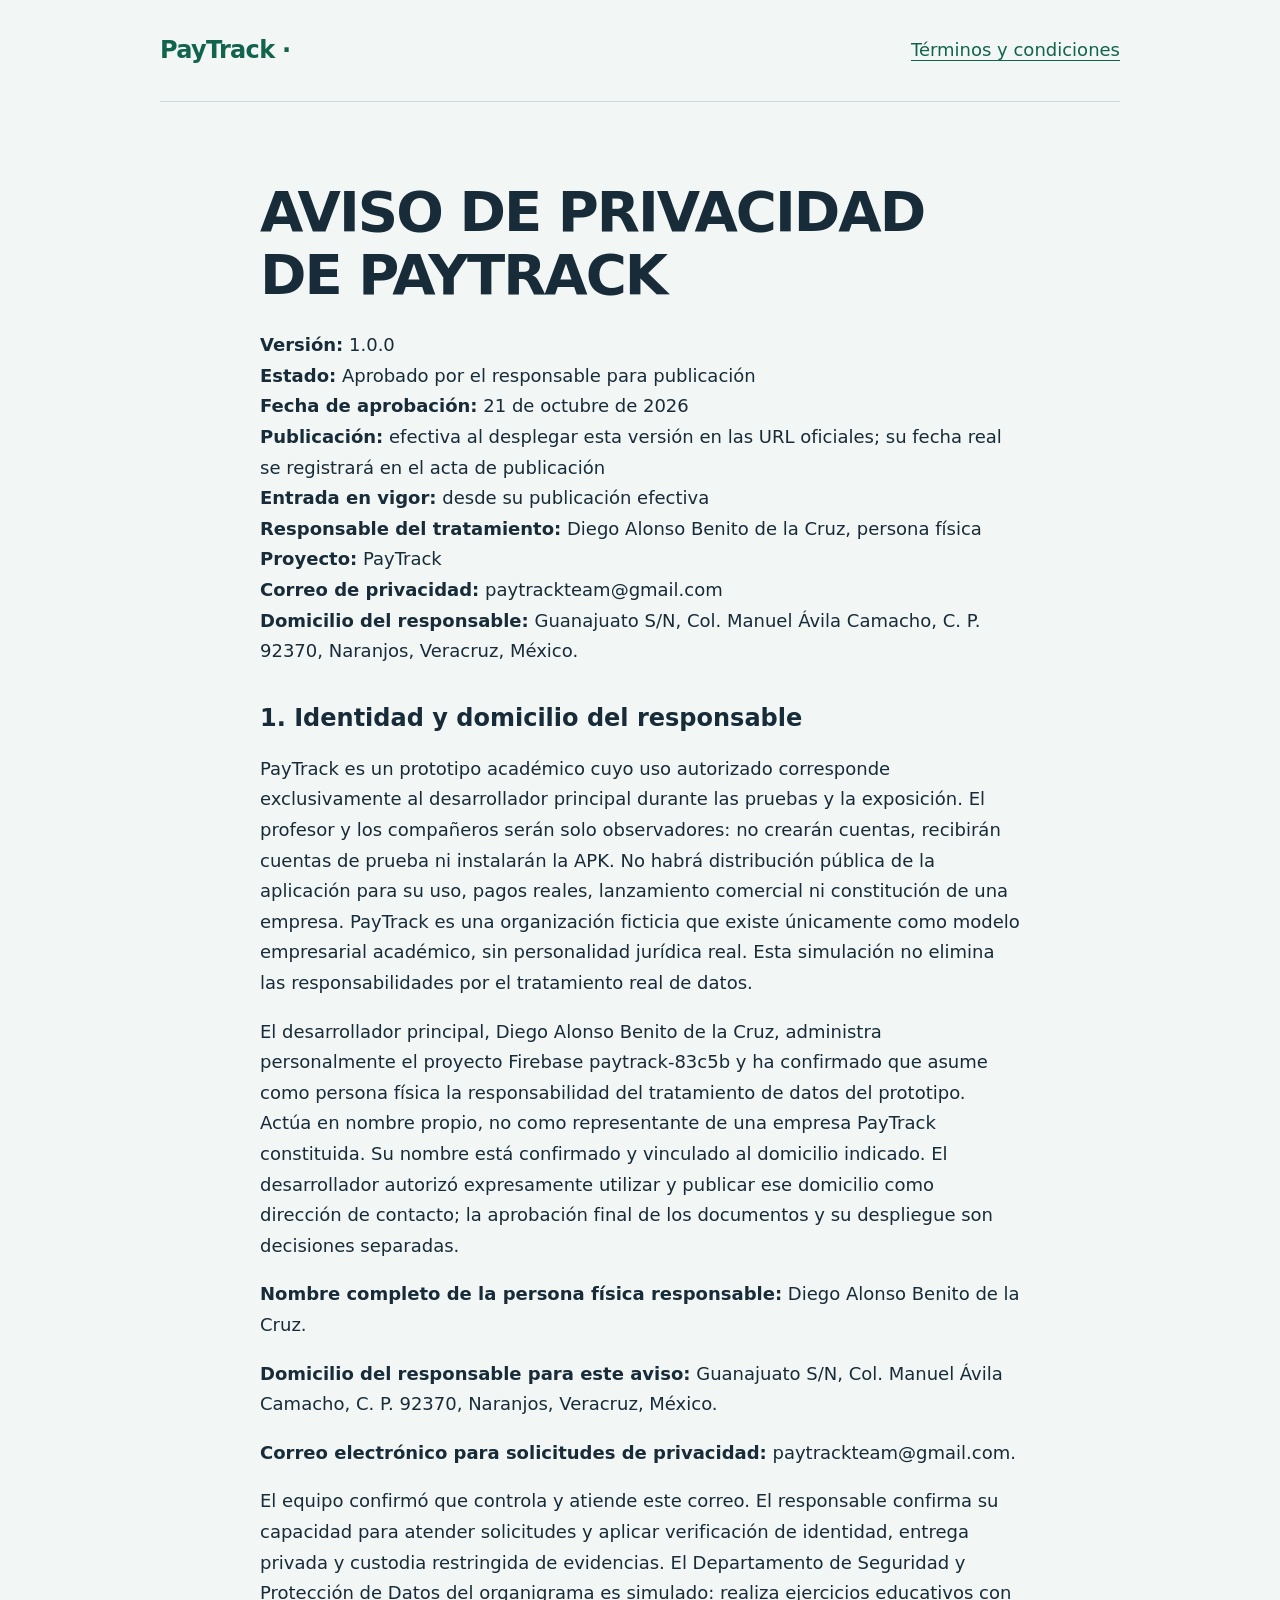
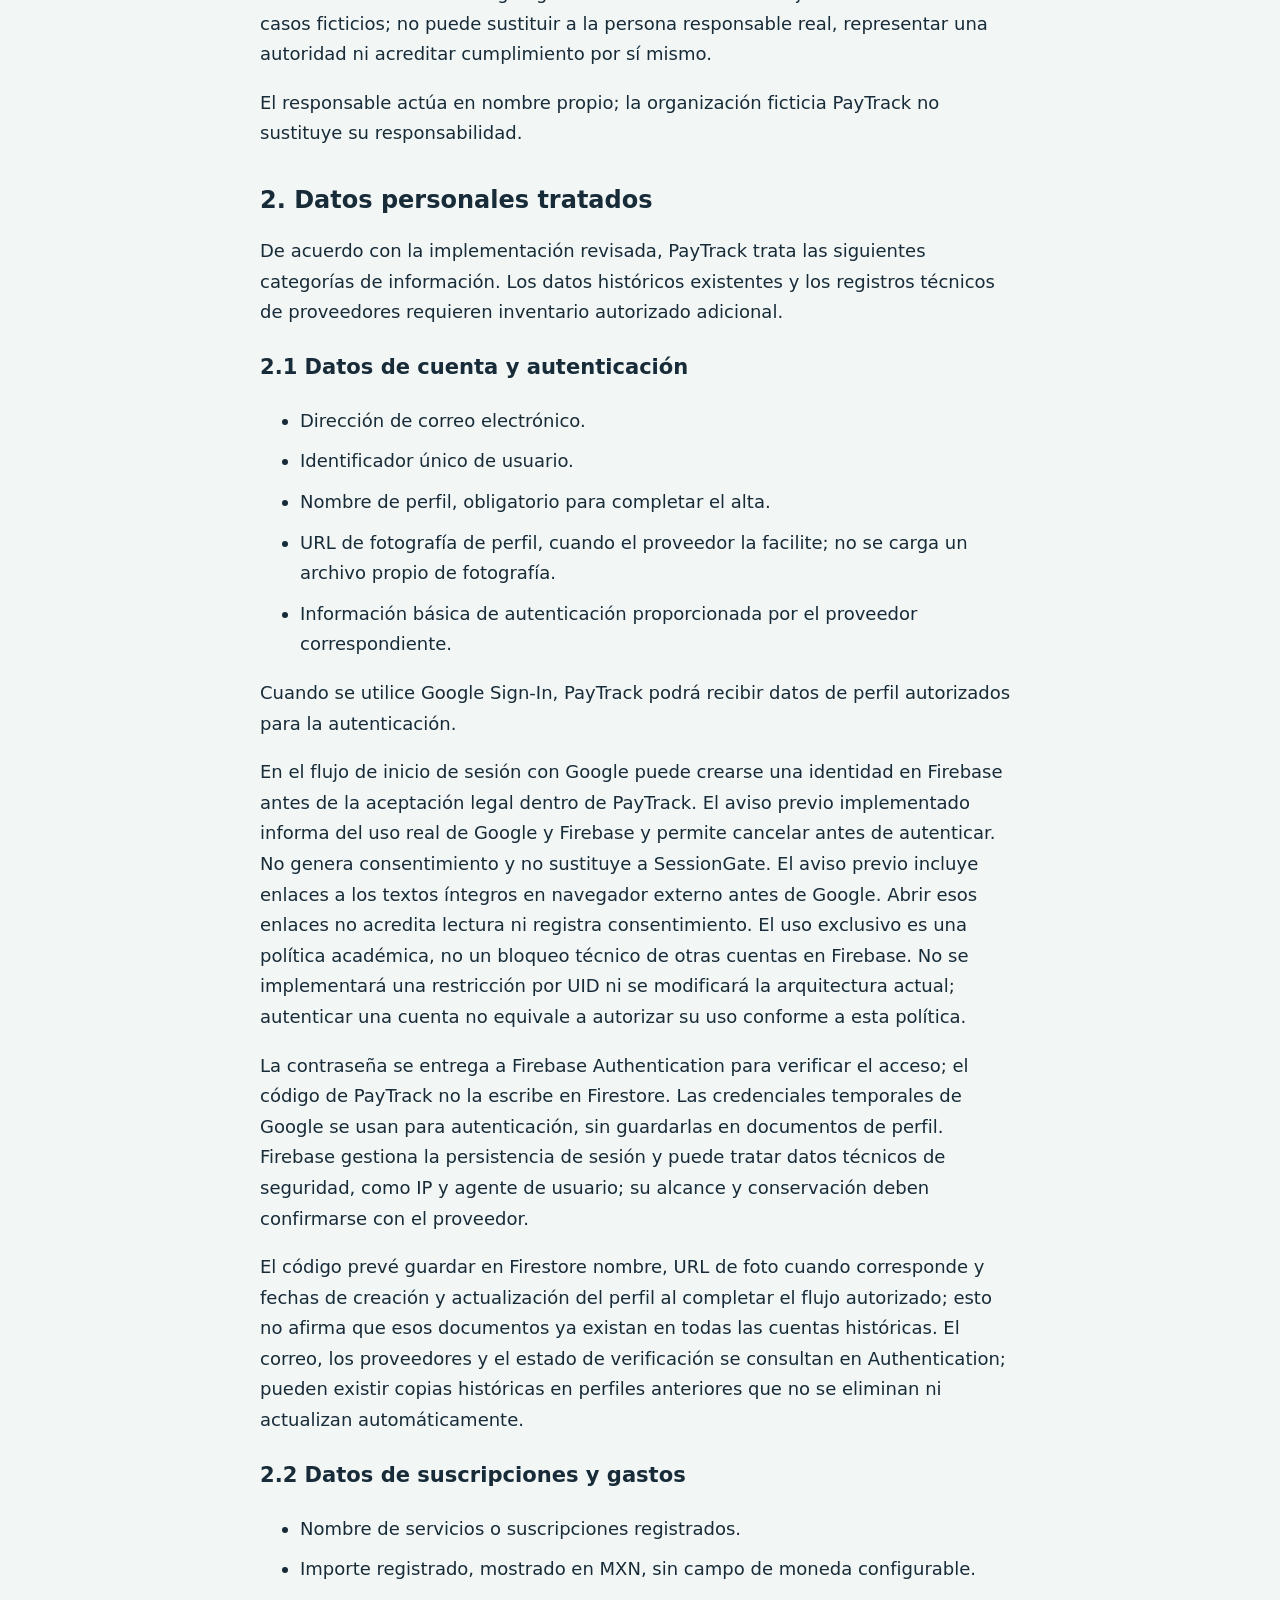
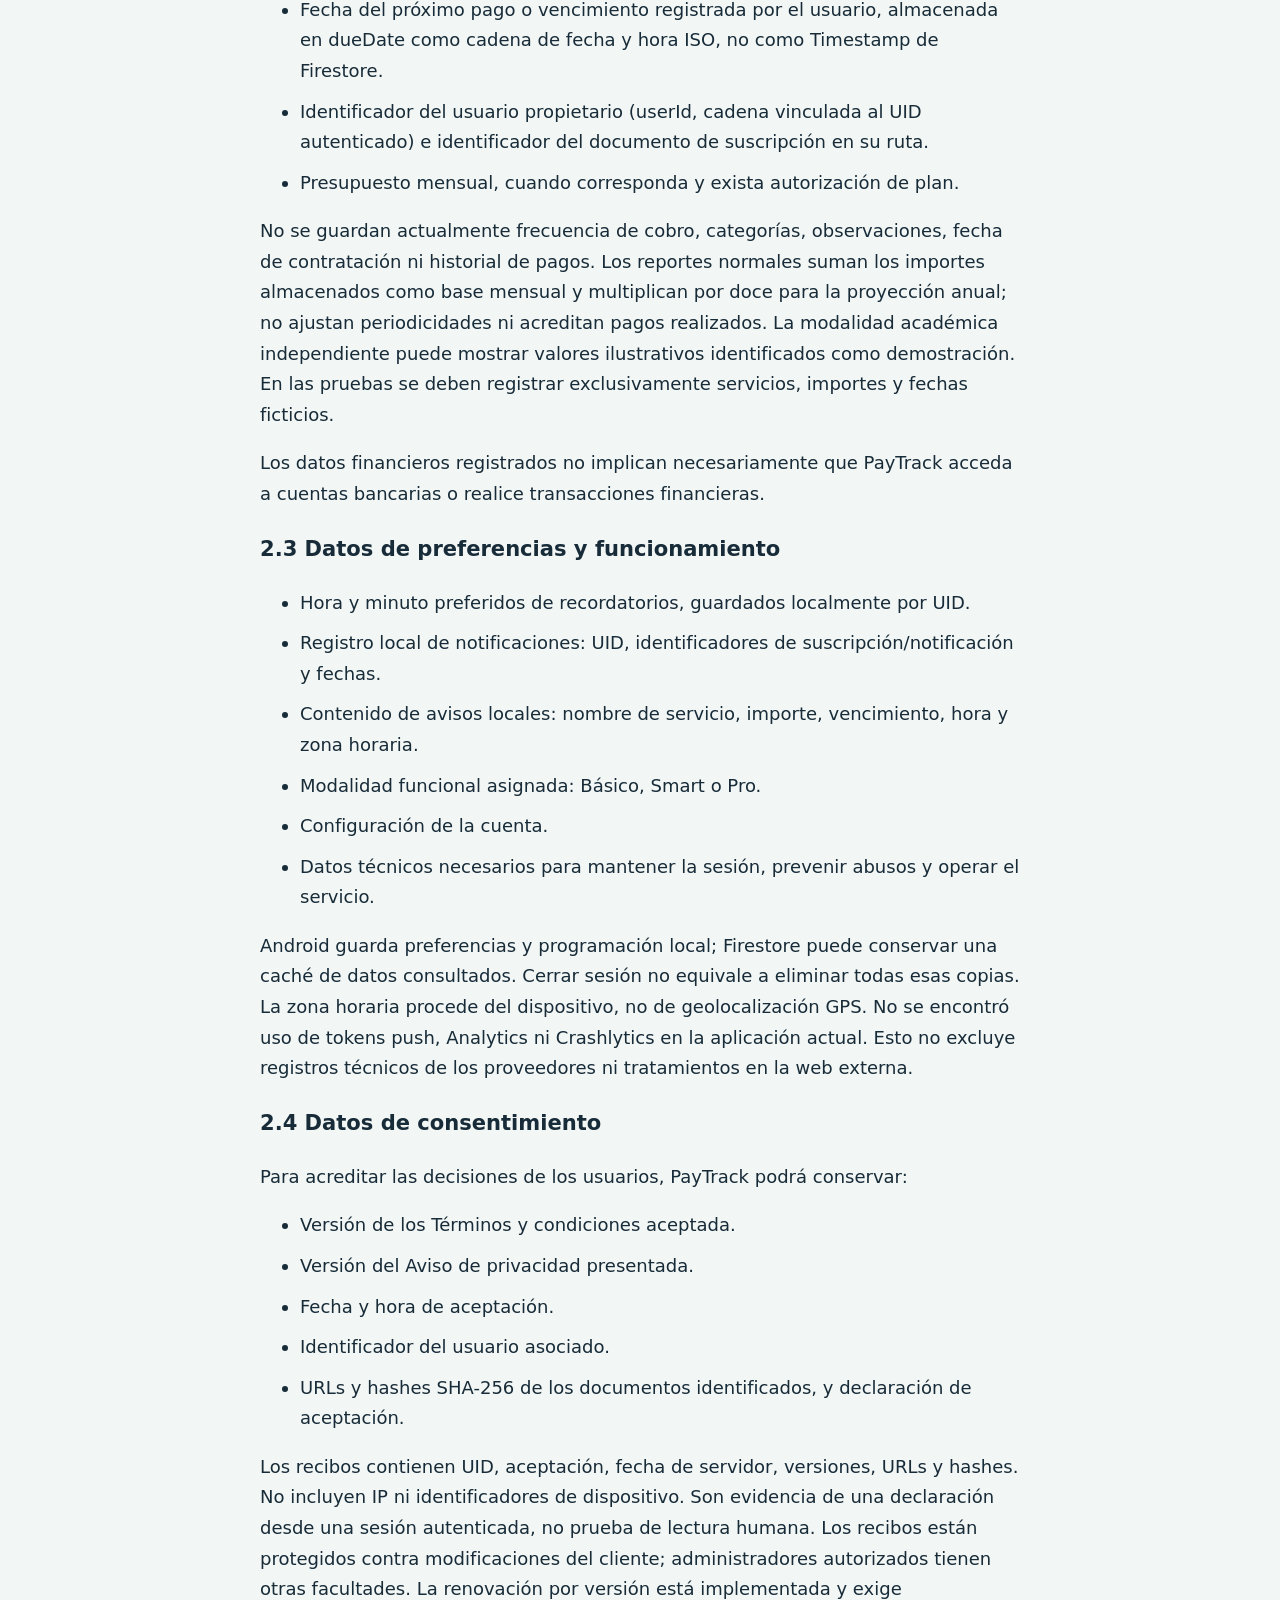
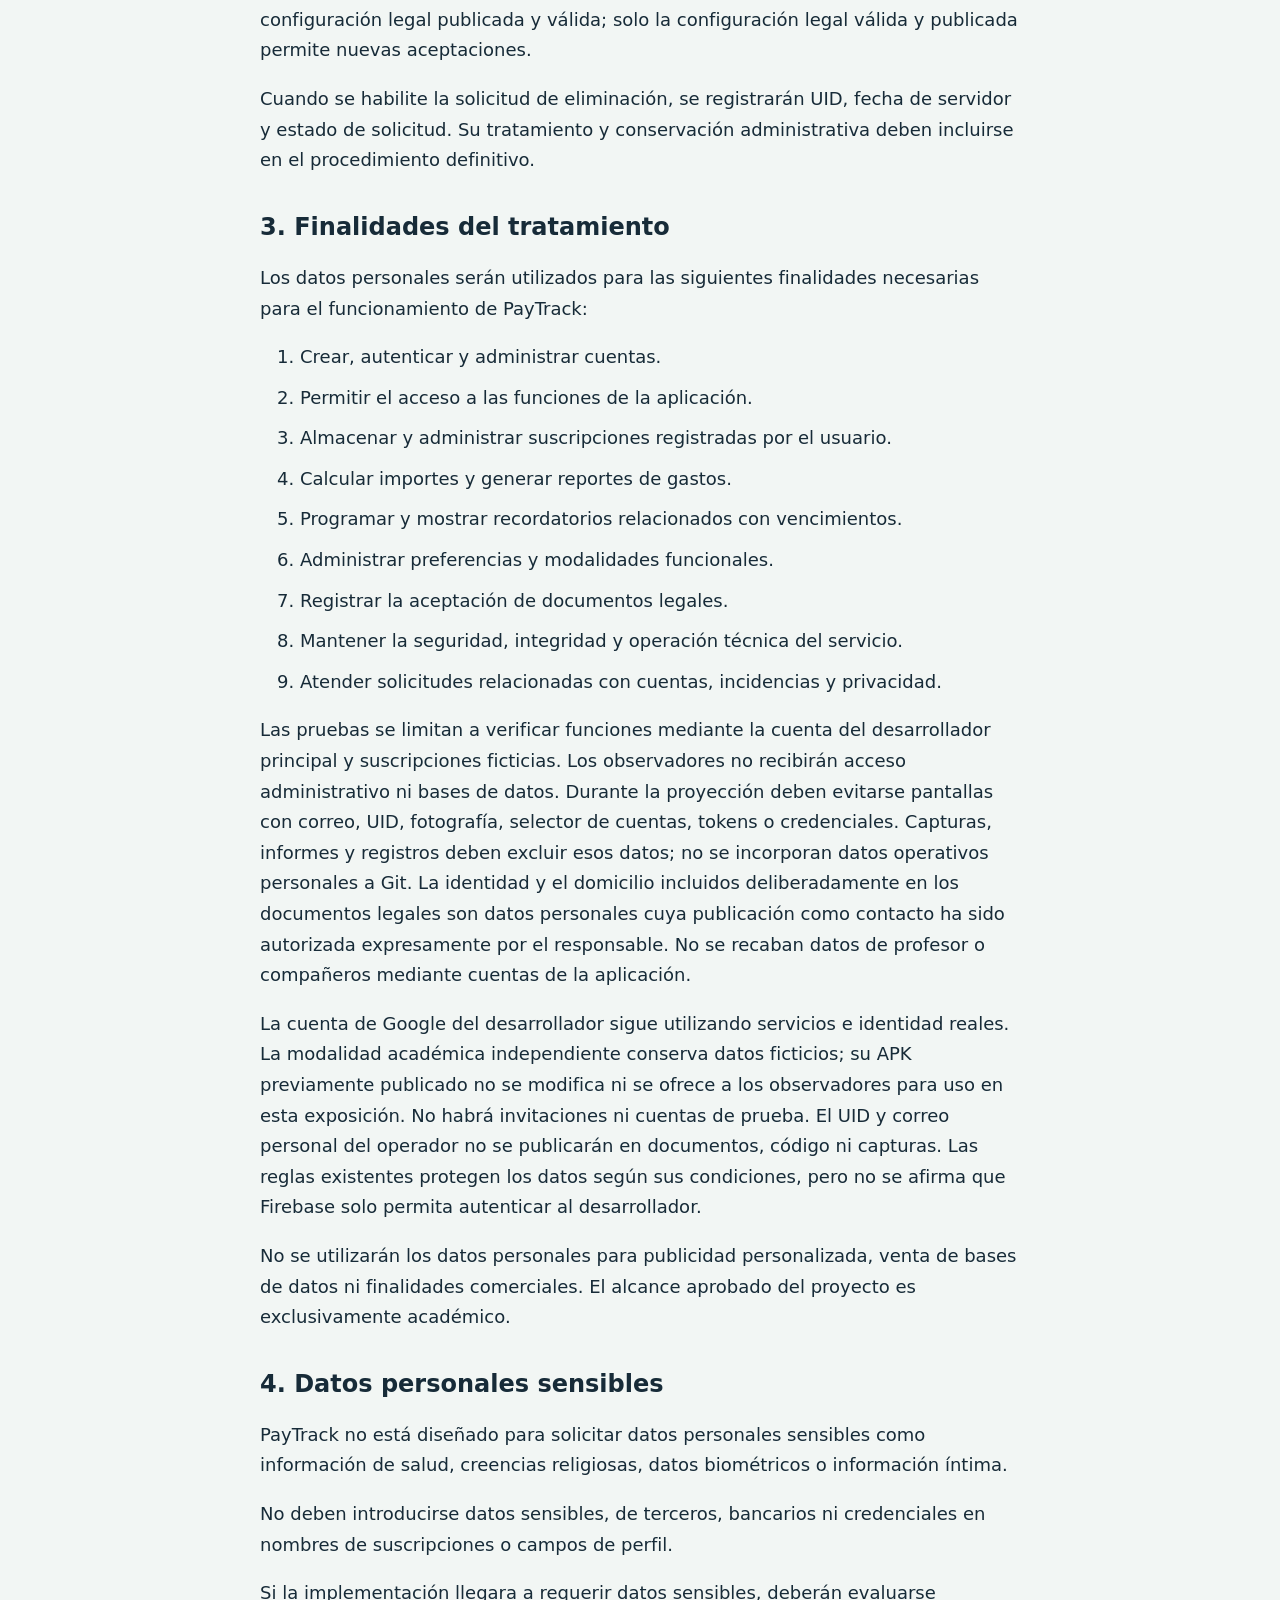
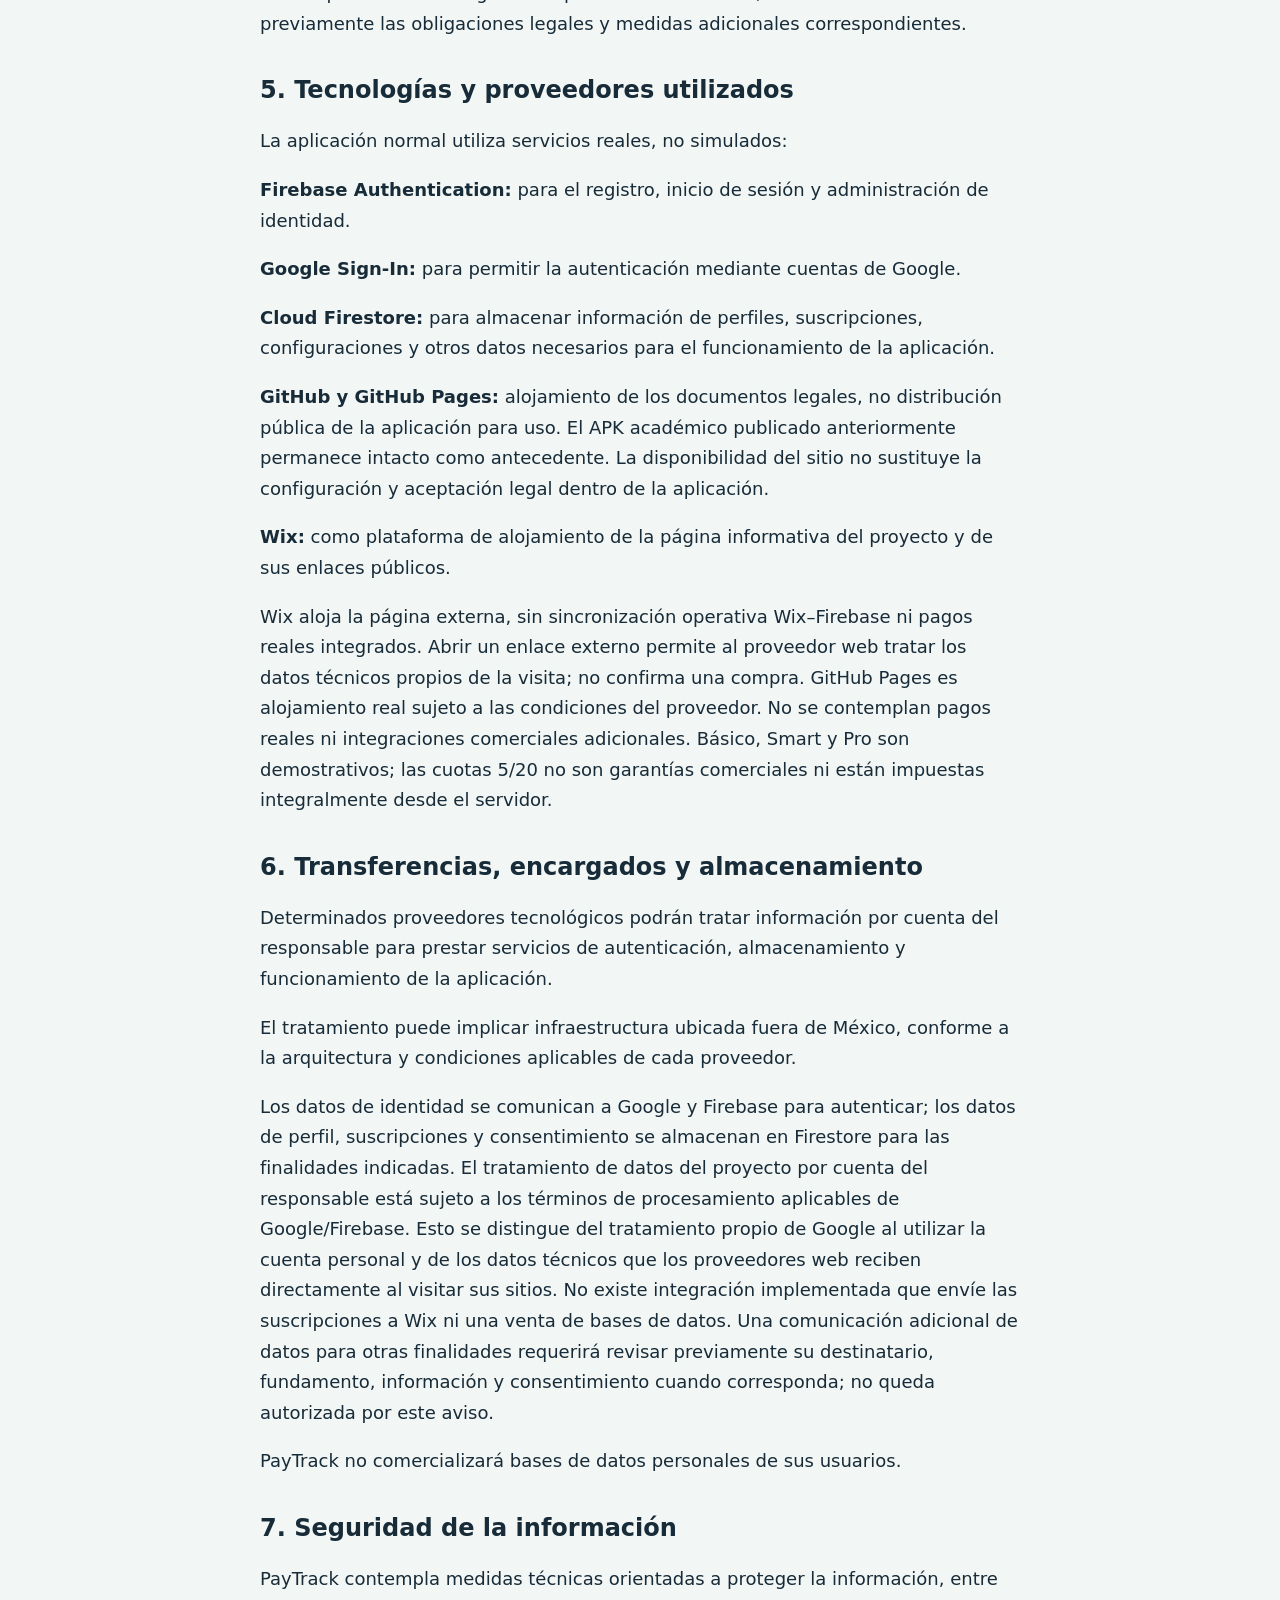
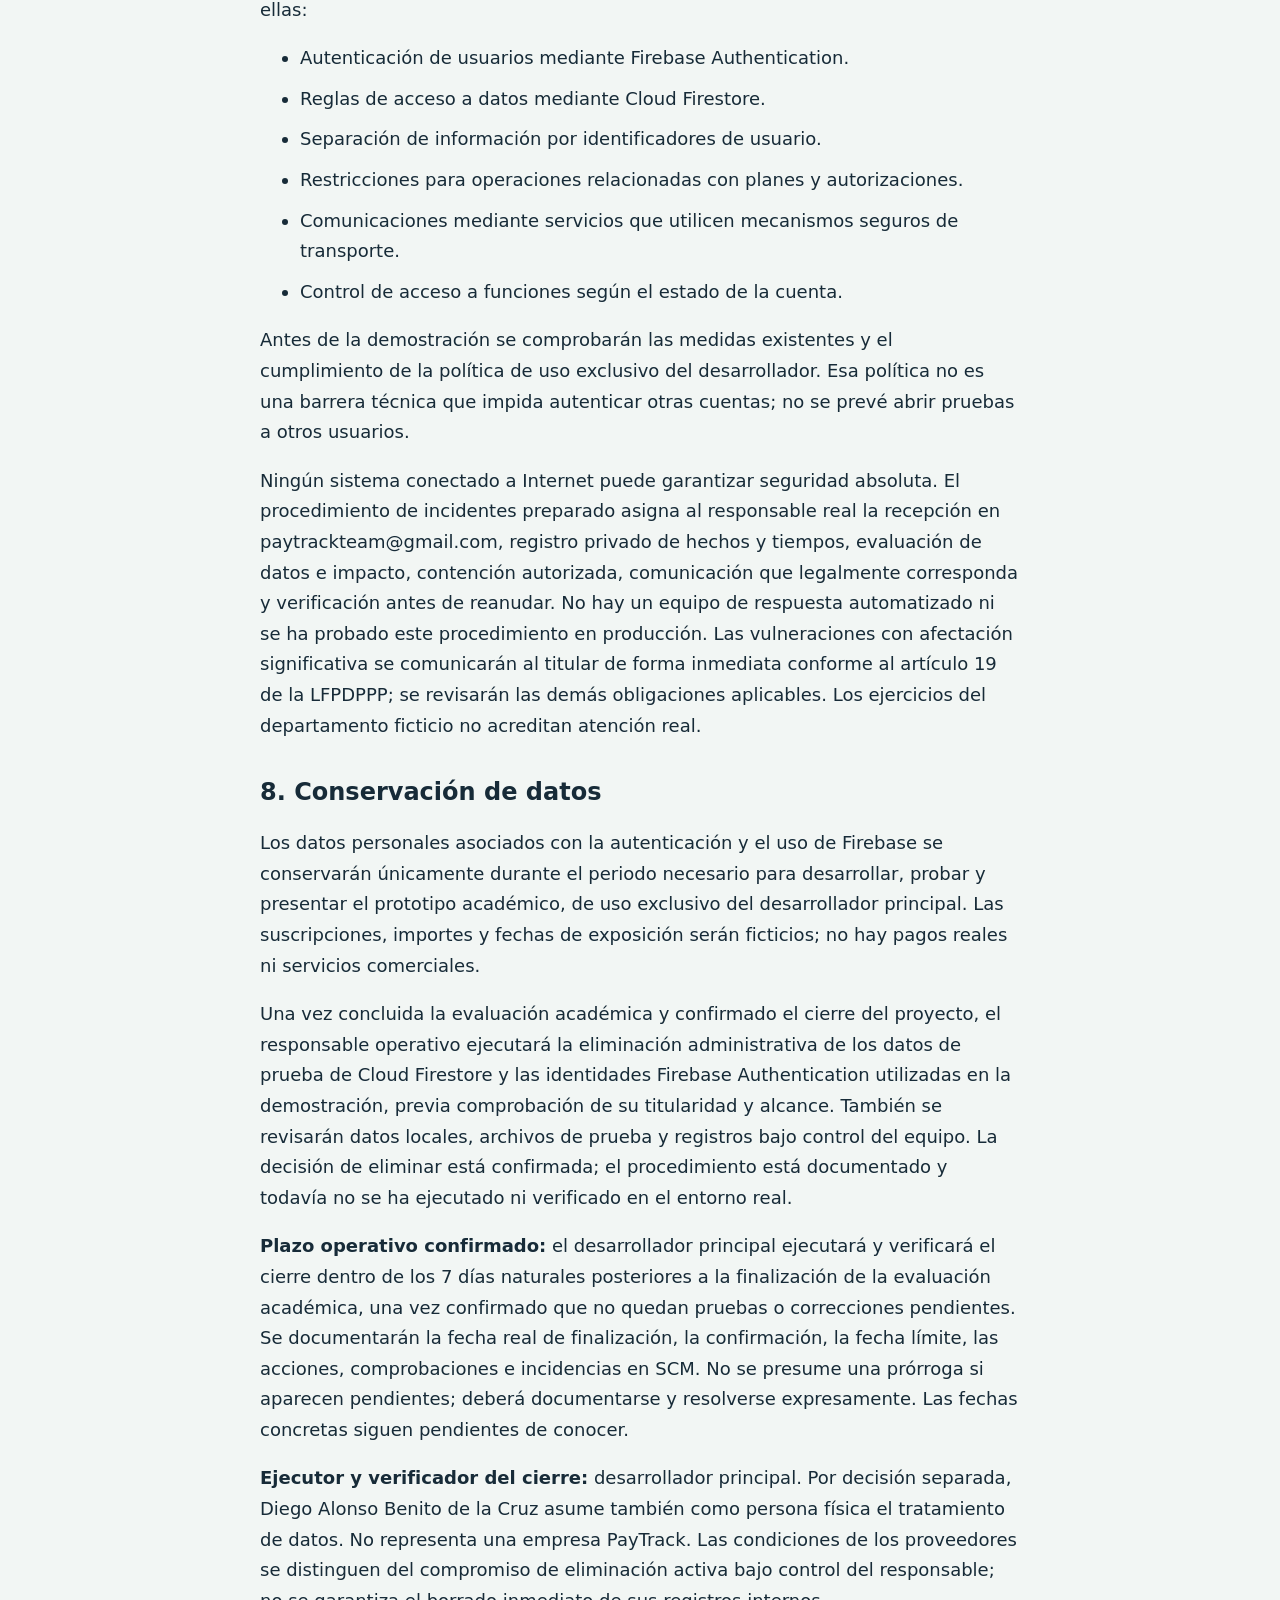
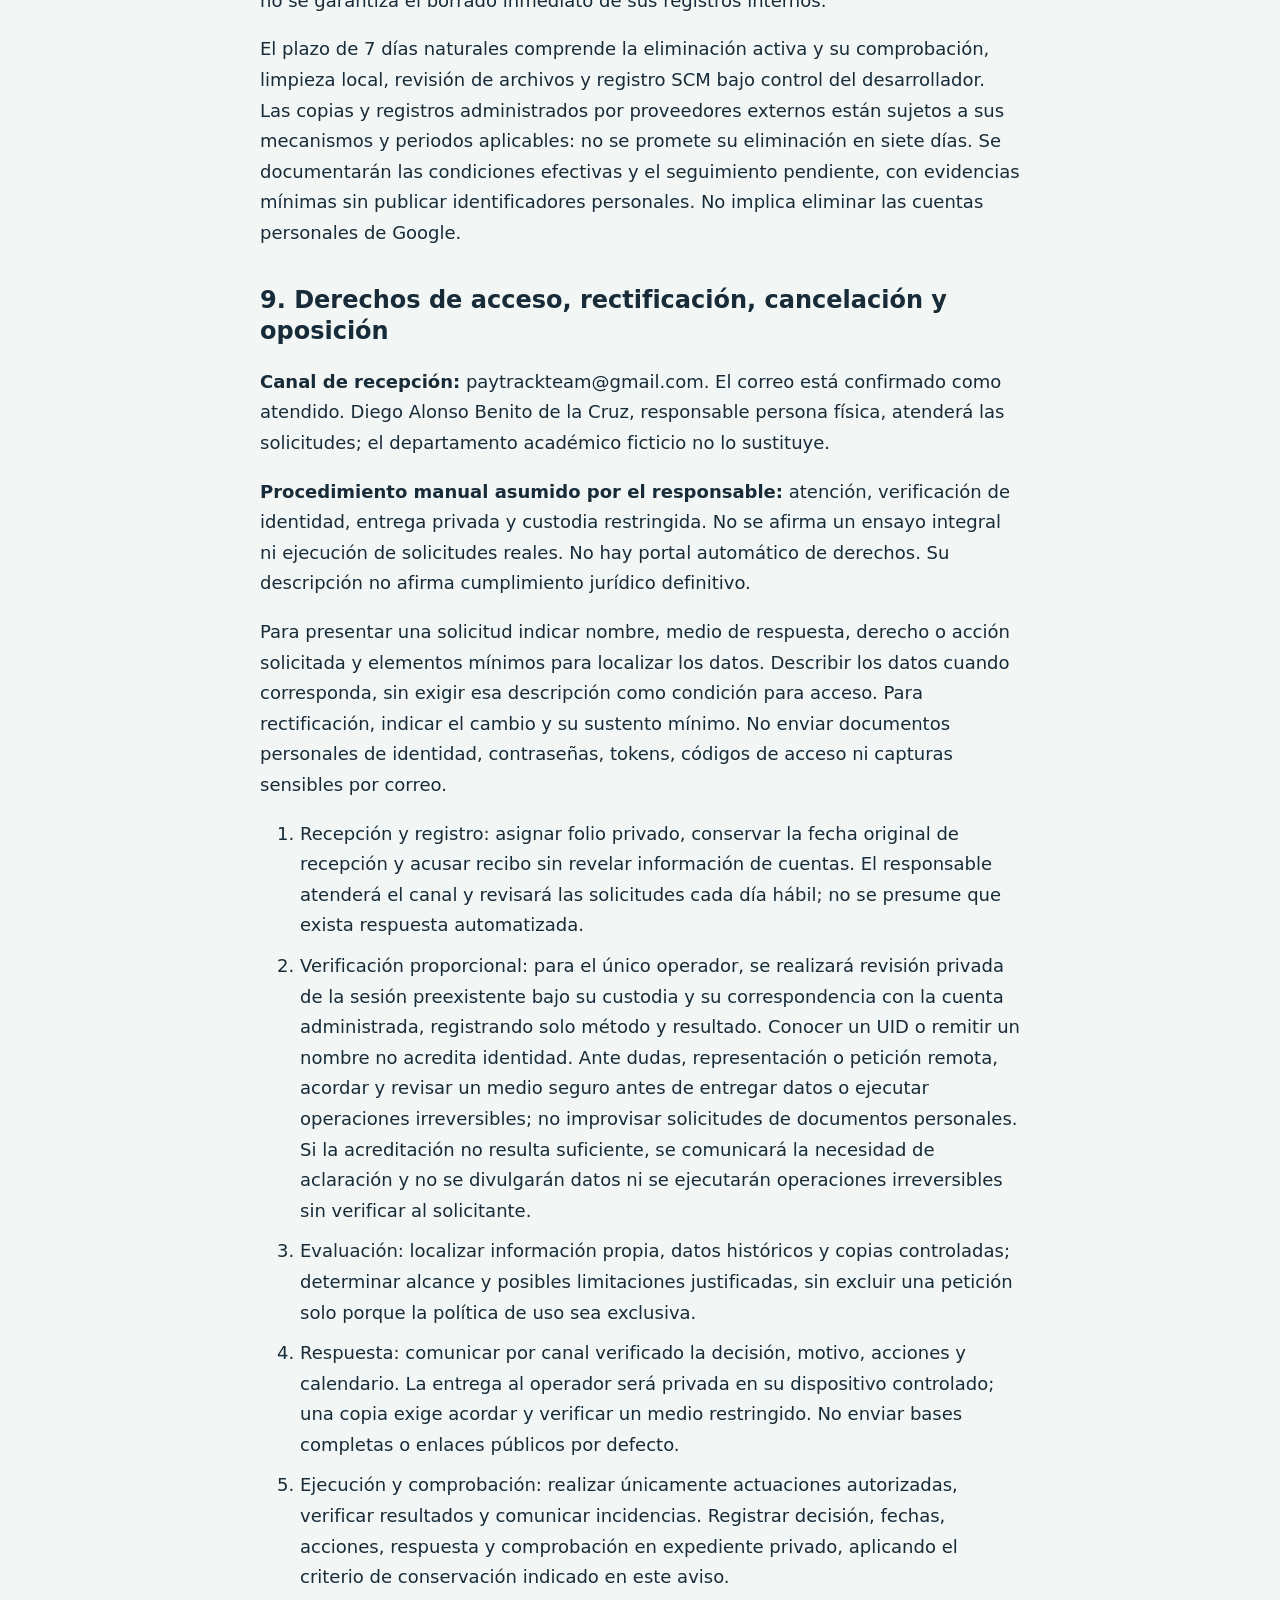
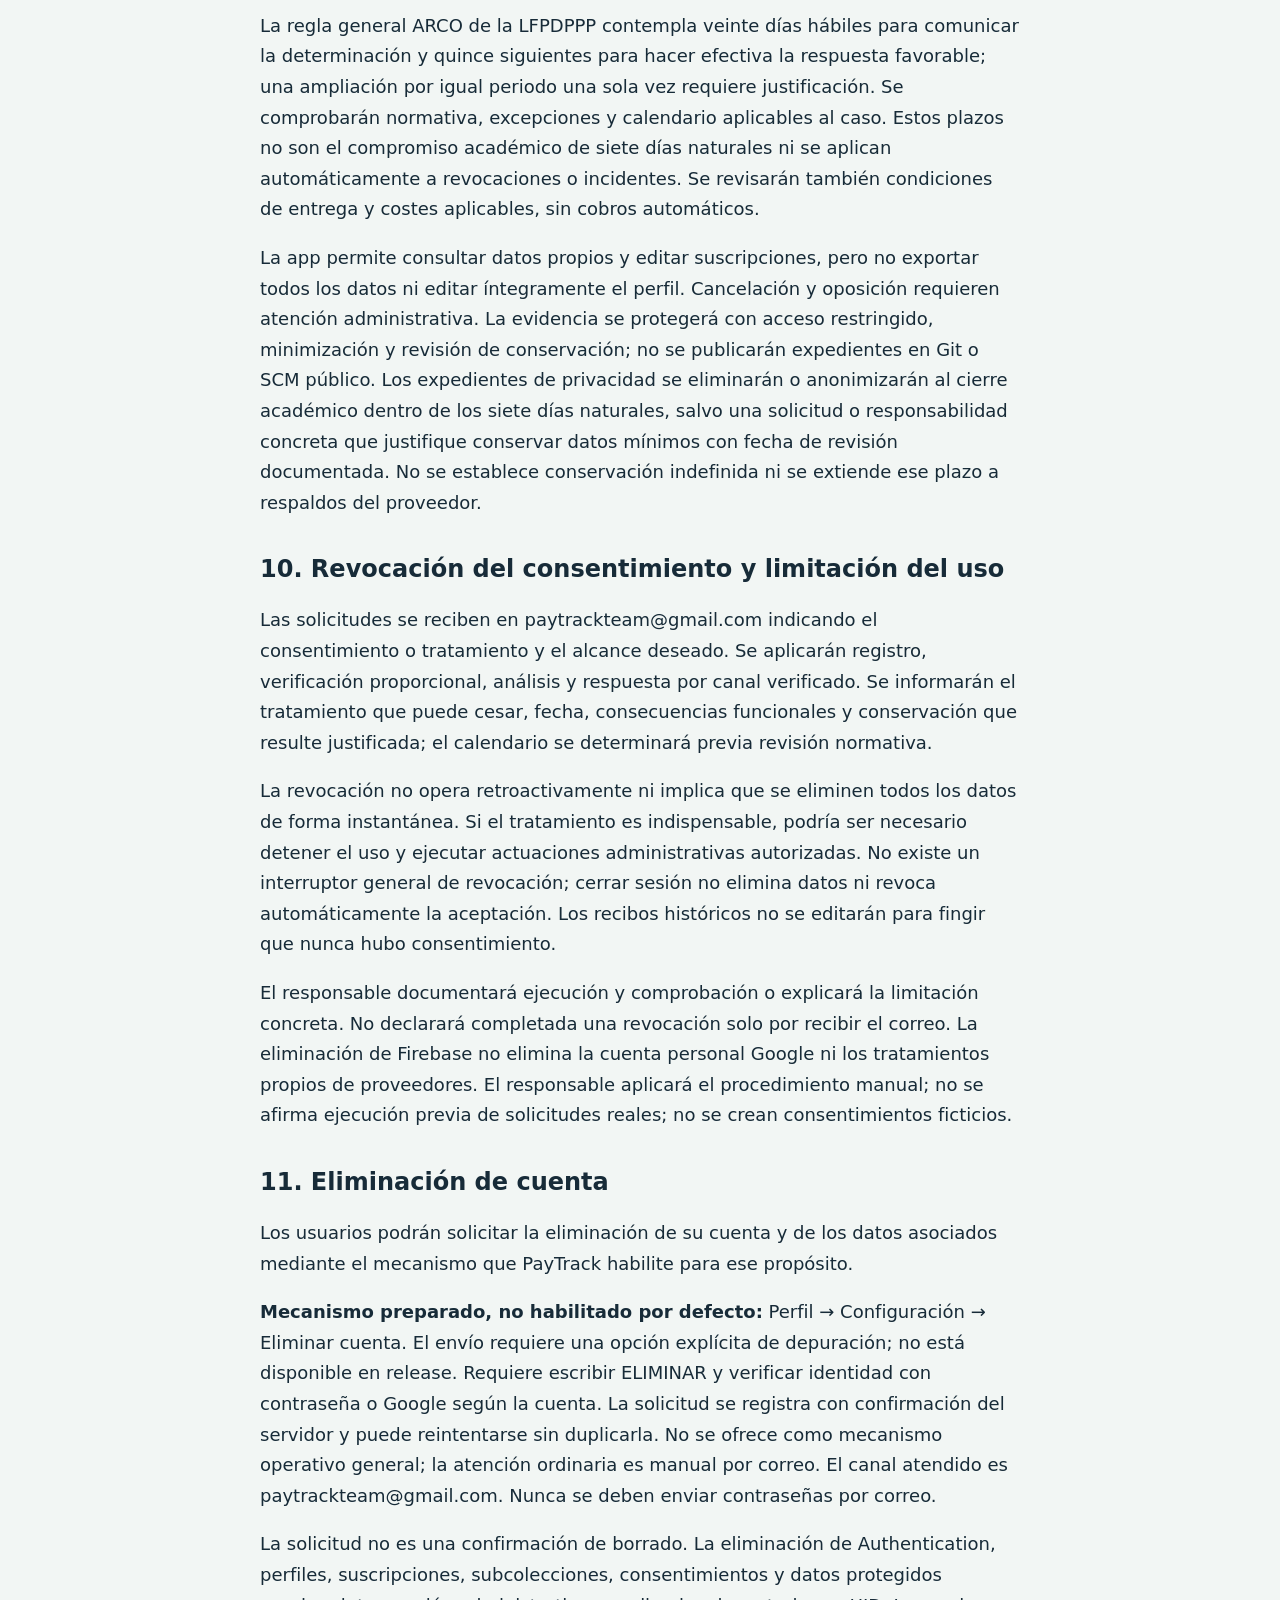
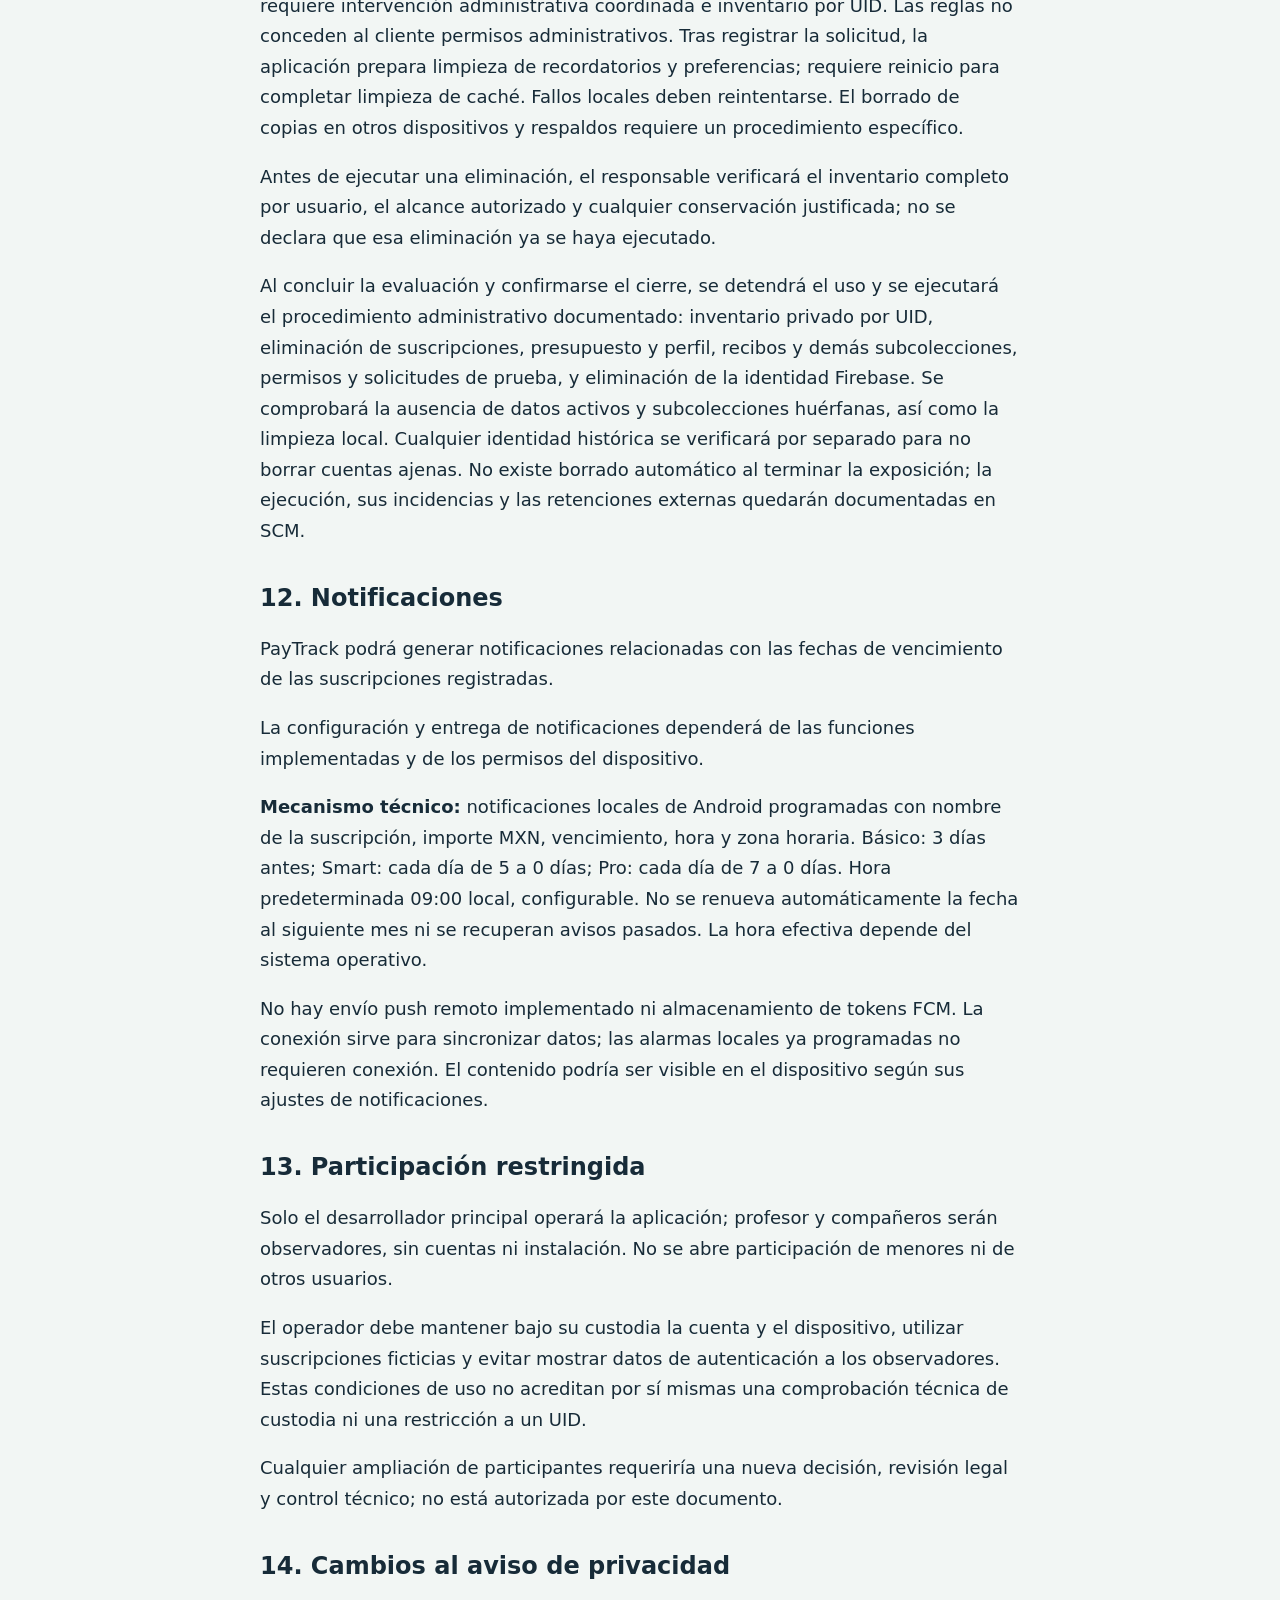
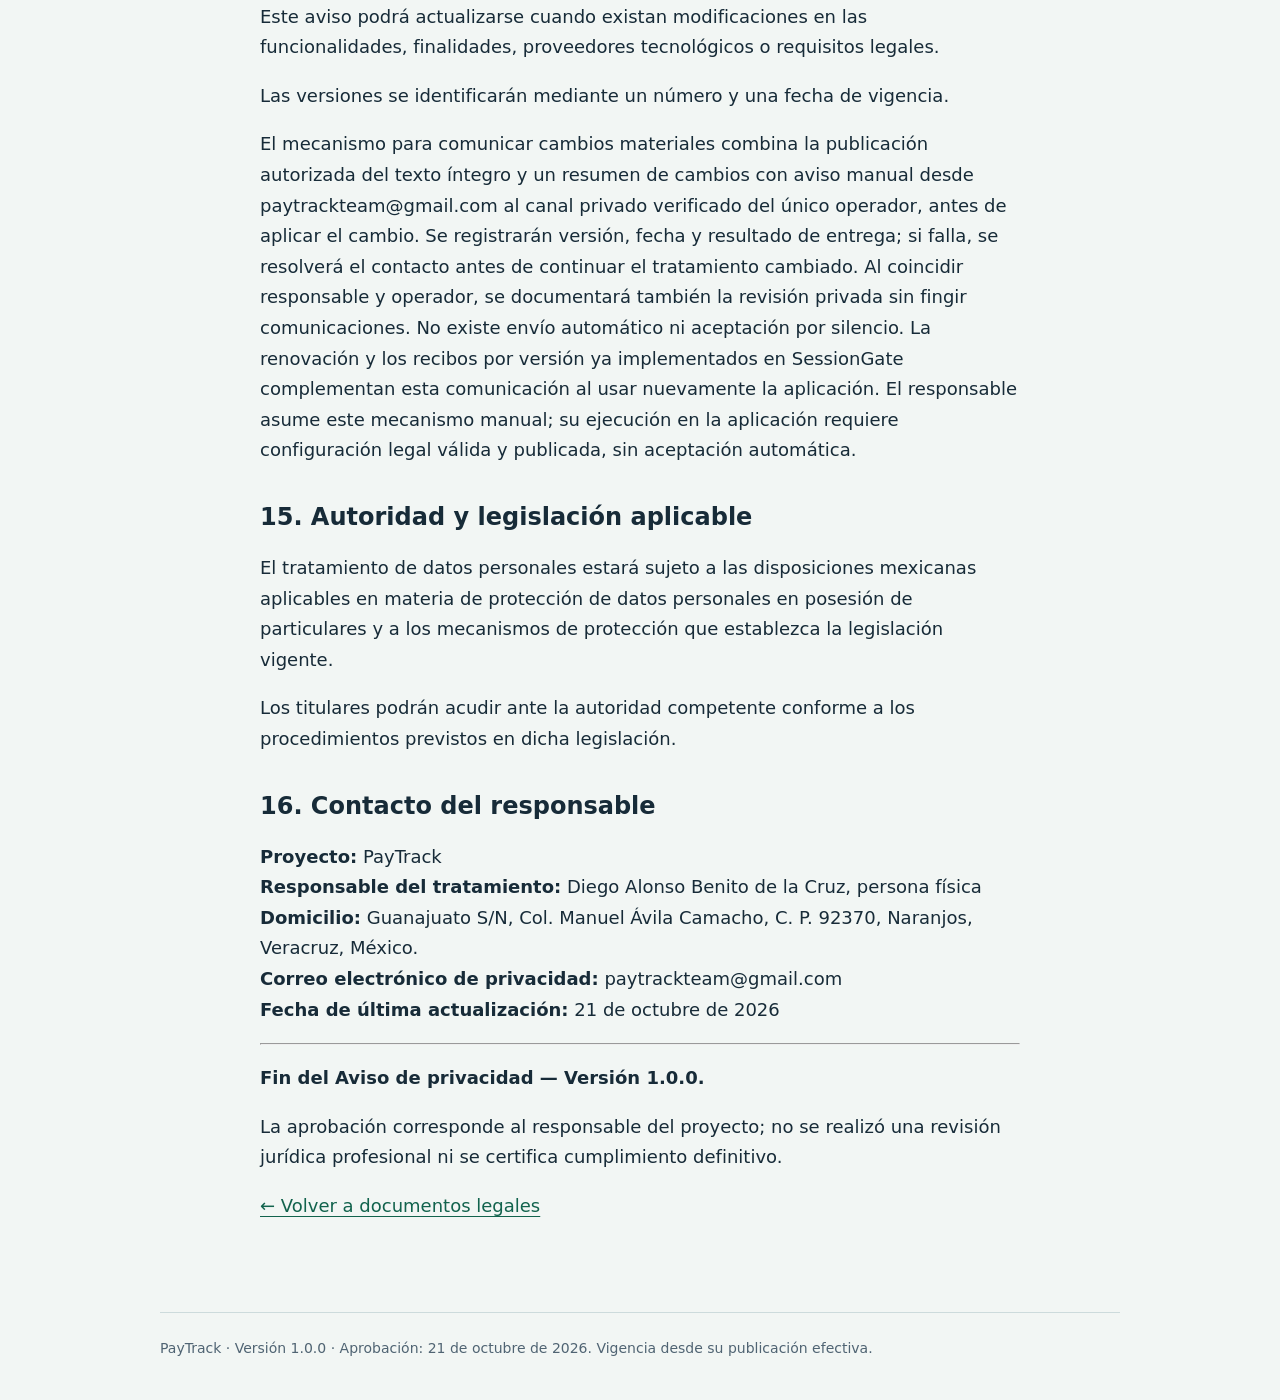
==== commit 2e3b1492: "Publicar documentos legales definitivos PayTrack 1.0.0" ====
--- a/docs/privacidad.html
+++ b/docs/privacidad.html
@@ -1,38 +1,37 @@
 <!doctype html>
 <html lang="es">
-<head><meta charset="utf-8"><meta name="viewport" content="width=device-width, initial-scale=1"><meta name="robots" content="noindex"><meta name="paytrack-status" content="draft"><title>Aviso de privacidad — borrador 1.0.0 | PayTrack</title><link rel="stylesheet" href="assets/site.css"></head>
+<head><meta charset="utf-8"><meta name="viewport" content="width=device-width, initial-scale=1"><meta name="robots" content="noindex"><meta name="paytrack-status" content="approved"><title>Aviso de privacidad — versión 1.0.0 | PayTrack</title><link rel="stylesheet" href="assets/site.css"></head>
 <body><a class="skip" href="#contenido">Ir al contenido</a><header><a class="brand" href="index.html">PayTrack ·</a><a href="terminos.html">Términos y condiciones</a></header>
 <main id="contenido" class="document">
-<aside class="notice" aria-label="Documento no aprobado"><p><strong>Borrador 1.0.0 · No aprobado ni publicado.</strong> Este texto está en revisión y no está disponible para aceptación. Conserva los datos pendientes del borrador original.</p></aside>
-<aside class="notice" aria-label="Nota de revisión técnica"><p><strong>Nota editorial, fuera del documento:</strong> Firebase y Google son servicios reales. Identidad y domicilio incorporados en borrador, sin autorización de publicación. Pendientes: validación de procedimientos, retenciones y acceso al aviso integral antes de Google. El departamento organizacional es simulado.</p></aside>
-<article aria-label="Texto íntegro del borrador">
+<article aria-label="Texto íntegro aprobado">
 <h1>AVISO DE PRIVACIDAD DE PAYTRACK</h1>
-<p><strong>Versión candidata:</strong> 1.0.0<br>
-<strong>Estado:</strong> Borrador para revisión y aprobación<br>
-<strong>Fecha de publicación:</strong> [PENDIENTE]<br>
-<strong>Fecha de entrada en vigor:</strong> [PENDIENTE]<br>
+<p><strong>Versión:</strong> 1.0.0<br>
+<strong>Estado:</strong> Aprobado por el responsable para publicación<br>
+<strong>Fecha de aprobación:</strong> 21 de octubre de 2026<br>
+<strong>Publicación:</strong> efectiva al desplegar esta versión en las URL oficiales; su fecha real se registrará en el acta de publicación<br>
+<strong>Entrada en vigor:</strong> desde su publicación efectiva<br>
 <strong>Responsable del tratamiento:</strong> Diego Alonso Benito de la Cruz, persona física<br>
 <strong>Proyecto:</strong> PayTrack<br>
 <strong>Correo de privacidad:</strong> paytrackteam@gmail.com<br>
-<strong>Domicilio del responsable:</strong> Guanajuato S/N, Col. Manuel Ávila Camacho, C. P. 92370, Naranjos, Veracruz.</p>
+<strong>Domicilio del responsable:</strong> Guanajuato S/N, Col. Manuel Ávila Camacho, C. P. 92370, Naranjos, Veracruz, México.</p>
 <h2>1. Identidad y domicilio del responsable</h2>
 <p>PayTrack es un prototipo académico cuyo uso autorizado corresponde exclusivamente al desarrollador principal durante las pruebas y la exposición. El profesor y los compañeros serán solo observadores: no crearán cuentas, recibirán cuentas de prueba ni instalarán la APK. No habrá distribución pública de la aplicación para su uso, pagos reales, lanzamiento comercial ni constitución de una empresa. PayTrack es una organización ficticia que existe únicamente como modelo empresarial académico, sin personalidad jurídica real. Esta simulación no elimina las responsabilidades por el tratamiento real de datos.</p>
-<p>El desarrollador principal, Diego Alonso Benito de la Cruz, administra personalmente el proyecto Firebase paytrack-83c5b y ha confirmado que asume como persona física la responsabilidad del tratamiento de datos del prototipo. Actúa en nombre propio, no como representante de una empresa PayTrack constituida. Su nombre fue confirmado y autorizado para estos borradores; ello no autoriza su publicación todavía.</p>
+<p>El desarrollador principal, Diego Alonso Benito de la Cruz, administra personalmente el proyecto Firebase paytrack-83c5b y ha confirmado que asume como persona física la responsabilidad del tratamiento de datos del prototipo. Actúa en nombre propio, no como representante de una empresa PayTrack constituida. Su nombre está confirmado y vinculado al domicilio indicado. El desarrollador autorizó expresamente utilizar y publicar ese domicilio como dirección de contacto; la aprobación final de los documentos y su despliegue son decisiones separadas.</p>
 <p><strong>Nombre completo de la persona física responsable:</strong> Diego Alonso Benito de la Cruz.</p>
-<p><strong>Domicilio del responsable para este aviso:</strong> Guanajuato S/N, Col. Manuel Ávila Camacho, C. P. 92370, Naranjos, Veracruz.</p>
+<p><strong>Domicilio del responsable para este aviso:</strong> Guanajuato S/N, Col. Manuel Ávila Camacho, C. P. 92370, Naranjos, Veracruz, México.</p>
 <p><strong>Correo electrónico para solicitudes de privacidad:</strong> paytrackteam@gmail.com.</p>
-<p>El equipo confirmó que controla y atiende este correo. La disponibilidad del canal no equivale a tener aprobado todo el procedimiento de atención. El Departamento de Seguridad y Protección de Datos del organigrama es simulado: realiza ejercicios educativos con casos ficticios; no puede sustituir a la persona responsable real, representar una autoridad ni acreditar cumplimiento por sí mismo.</p>
+<p>El equipo confirmó que controla y atiende este correo. El responsable confirma su capacidad para atender solicitudes y aplicar verificación de identidad, entrega privada y custodia restringida de evidencias. El Departamento de Seguridad y Protección de Datos del organigrama es simulado: realiza ejercicios educativos con casos ficticios; no puede sustituir a la persona responsable real, representar una autoridad ni acreditar cumplimiento por sí mismo.</p>
 <p>El responsable actúa en nombre propio; la organización ficticia PayTrack no sustituye su responsabilidad.</p>
 <h2>2. Datos personales tratados</h2>
 <p>De acuerdo con la implementación revisada, PayTrack trata las siguientes categorías de información. Los datos históricos existentes y los registros técnicos de proveedores requieren inventario autorizado adicional.</p>
 <h3>2.1 Datos de cuenta y autenticación</h3>
 <ul><li>Dirección de correo electrónico.</li><li>Identificador único de usuario.</li><li>Nombre de perfil, obligatorio para completar el alta.</li><li>URL de fotografía de perfil, cuando el proveedor la facilite; no se carga un archivo propio de fotografía.</li><li>Información básica de autenticación proporcionada por el proveedor correspondiente.</li></ul>
 <p>Cuando se utilice Google Sign-In, PayTrack podrá recibir datos de perfil autorizados para la autenticación.</p>
-<p>En el flujo de inicio de sesión con Google puede crearse una identidad en Firebase antes de la aceptación legal dentro de PayTrack. El aviso previo implementado informa del uso real de Google y Firebase y permite cancelar antes de autenticar. No genera consentimiento y no sustituye a SessionGate. Falta el enlace al aviso aprobado cuando exista. El uso exclusivo es una política académica, no un bloqueo técnico de otras cuentas en Firebase. No se implementará una restricción por UID ni se modificará la arquitectura actual; autenticar una cuenta no equivale a autorizar su uso conforme a esta política.</p>
+<p>En el flujo de inicio de sesión con Google puede crearse una identidad en Firebase antes de la aceptación legal dentro de PayTrack. El aviso previo implementado informa del uso real de Google y Firebase y permite cancelar antes de autenticar. No genera consentimiento y no sustituye a SessionGate. El aviso previo incluye enlaces a los textos íntegros en navegador externo antes de Google. Abrir esos enlaces no acredita lectura ni registra consentimiento. El uso exclusivo es una política académica, no un bloqueo técnico de otras cuentas en Firebase. No se implementará una restricción por UID ni se modificará la arquitectura actual; autenticar una cuenta no equivale a autorizar su uso conforme a esta política.</p>
 <p>La contraseña se entrega a Firebase Authentication para verificar el acceso; el código de PayTrack no la escribe en Firestore. Las credenciales temporales de Google se usan para autenticación, sin guardarlas en documentos de perfil. Firebase gestiona la persistencia de sesión y puede tratar datos técnicos de seguridad, como IP y agente de usuario; su alcance y conservación deben confirmarse con el proveedor.</p>
-<p>En Firestore se guarda nombre, URL de foto cuando corresponde y fechas de creación y actualización del perfil. El correo, los proveedores y el estado de verificación se consultan en Authentication; pueden existir copias históricas en perfiles anteriores que no se eliminan ni actualizan automáticamente.</p>
+<p>El código prevé guardar en Firestore nombre, URL de foto cuando corresponde y fechas de creación y actualización del perfil al completar el flujo autorizado; esto no afirma que esos documentos ya existan en todas las cuentas históricas. El correo, los proveedores y el estado de verificación se consultan en Authentication; pueden existir copias históricas en perfiles anteriores que no se eliminan ni actualizan automáticamente.</p>
 <h3>2.2 Datos de suscripciones y gastos</h3>
-<ul><li>Nombre de servicios o suscripciones registrados.</li><li>Importe registrado, mostrado en MXN, sin campo de moneda configurable.</li><li>Fecha del próximo pago o vencimiento registrada por el usuario.</li><li>Identificador del usuario propietario y del documento de suscripción.</li><li>Presupuesto mensual, cuando corresponda y exista autorización de plan.</li></ul>
+<ul><li>Nombre de servicios o suscripciones registrados.</li><li>Importe registrado, mostrado en MXN, sin campo de moneda configurable.</li><li>Fecha del próximo pago o vencimiento registrada por el usuario, almacenada en dueDate como cadena de fecha y hora ISO, no como Timestamp de Firestore.</li><li>Identificador del usuario propietario (userId, cadena vinculada al UID autenticado) e identificador del documento de suscripción en su ruta.</li><li>Presupuesto mensual, cuando corresponda y exista autorización de plan.</li></ul>
 <p>No se guardan actualmente frecuencia de cobro, categorías, observaciones, fecha de contratación ni historial de pagos. Los reportes normales suman los importes almacenados como base mensual y multiplican por doce para la proyección anual; no ajustan periodicidades ni acreditan pagos realizados. La modalidad académica independiente puede mostrar valores ilustrativos identificados como demostración. En las pruebas se deben registrar exclusivamente servicios, importes y fechas ficticios.</p>
 <p>Los datos financieros registrados no implican necesariamente que PayTrack acceda a cuentas bancarias o realice transacciones financieras.</p>
 <h3>2.3 Datos de preferencias y funcionamiento</h3>
@@ -41,12 +40,12 @@
 <h3>2.4 Datos de consentimiento</h3>
 <p>Para acreditar las decisiones de los usuarios, PayTrack podrá conservar:</p>
 <ul><li>Versión de los Términos y condiciones aceptada.</li><li>Versión del Aviso de privacidad presentada.</li><li>Fecha y hora de aceptación.</li><li>Identificador del usuario asociado.</li><li>URLs y hashes SHA-256 de los documentos identificados, y declaración de aceptación.</li></ul>
-<p>Los recibos contienen UID, aceptación, fecha de servidor, versiones, URLs y hashes. No incluyen IP ni identificadores de dispositivo. Son evidencia de una declaración desde una sesión autenticada, no prueba de lectura humana. Los recibos están protegidos contra modificaciones del cliente; administradores autorizados tienen otras facultades. La renovación por versión está implementada y exige configuración legal publicada y válida; estos borradores no permiten aceptaciones.</p>
+<p>Los recibos contienen UID, aceptación, fecha de servidor, versiones, URLs y hashes. No incluyen IP ni identificadores de dispositivo. Son evidencia de una declaración desde una sesión autenticada, no prueba de lectura humana. Los recibos están protegidos contra modificaciones del cliente; administradores autorizados tienen otras facultades. La renovación por versión está implementada y exige configuración legal publicada y válida; solo la configuración legal válida y publicada permite nuevas aceptaciones.</p>
 <p>Cuando se habilite la solicitud de eliminación, se registrarán UID, fecha de servidor y estado de solicitud. Su tratamiento y conservación administrativa deben incluirse en el procedimiento definitivo.</p>
 <h2>3. Finalidades del tratamiento</h2>
 <p>Los datos personales serán utilizados para las siguientes finalidades necesarias para el funcionamiento de PayTrack:</p>
 <ol><li>Crear, autenticar y administrar cuentas.</li><li>Permitir el acceso a las funciones de la aplicación.</li><li>Almacenar y administrar suscripciones registradas por el usuario.</li><li>Calcular importes y generar reportes de gastos.</li><li>Programar y mostrar recordatorios relacionados con vencimientos.</li><li>Administrar preferencias y modalidades funcionales.</li><li>Registrar la aceptación de documentos legales.</li><li>Mantener la seguridad, integridad y operación técnica del servicio.</li><li>Atender solicitudes relacionadas con cuentas, incidencias y privacidad.</li></ol>
-<p>Las pruebas se limitan a verificar funciones mediante la cuenta del desarrollador principal y suscripciones ficticias. Los observadores no recibirán acceso administrativo ni bases de datos. Durante la proyección deben evitarse pantallas con correo, UID, fotografía, selector de cuentas, tokens o credenciales. Capturas, informes y registros deben excluir esos datos; no se incorporan datos operativos personales a Git. La identidad y el domicilio incluidos deliberadamente en los borradores legales son datos personales y requieren autorización expresa antes de su publicación. No se recaban datos de profesor o compañeros mediante cuentas de la aplicación.</p>
+<p>Las pruebas se limitan a verificar funciones mediante la cuenta del desarrollador principal y suscripciones ficticias. Los observadores no recibirán acceso administrativo ni bases de datos. Durante la proyección deben evitarse pantallas con correo, UID, fotografía, selector de cuentas, tokens o credenciales. Capturas, informes y registros deben excluir esos datos; no se incorporan datos operativos personales a Git. La identidad y el domicilio incluidos deliberadamente en los documentos legales son datos personales cuya publicación como contacto ha sido autorizada expresamente por el responsable. No se recaban datos de profesor o compañeros mediante cuentas de la aplicación.</p>
 <p>La cuenta de Google del desarrollador sigue utilizando servicios e identidad reales. La modalidad académica independiente conserva datos ficticios; su APK previamente publicado no se modifica ni se ofrece a los observadores para uso en esta exposición. No habrá invitaciones ni cuentas de prueba. El UID y correo personal del operador no se publicarán en documentos, código ni capturas. Las reglas existentes protegen los datos según sus condiciones, pero no se afirma que Firebase solo permita autenticar al desarrollador.</p>
 <p>No se utilizarán los datos personales para publicidad personalizada, venta de bases de datos ni finalidades comerciales. El alcance aprobado del proyecto es exclusivamente académico.</p>
 <h2>4. Datos personales sensibles</h2>
@@ -58,13 +57,13 @@
 <p><strong>Firebase Authentication:</strong> para el registro, inicio de sesión y administración de identidad.</p>
 <p><strong>Google Sign-In:</strong> para permitir la autenticación mediante cuentas de Google.</p>
 <p><strong>Cloud Firestore:</strong> para almacenar información de perfiles, suscripciones, configuraciones y otros datos necesarios para el funcionamiento de la aplicación.</p>
-<p><strong>GitHub y GitHub Pages:</strong> se prepara la publicación de documentos legales aprobados, no la distribución pública de la aplicación para uso. El APK académico publicado anteriormente permanece intacto como antecedente. Estas páginas de borrador todavía no se publican ni se ofrecen para aceptación.</p>
+<p><strong>GitHub y GitHub Pages:</strong> alojamiento de los documentos legales, no distribución pública de la aplicación para uso. El APK académico publicado anteriormente permanece intacto como antecedente. La disponibilidad del sitio no sustituye la configuración y aceptación legal dentro de la aplicación.</p>
 <p><strong>Wix:</strong> como plataforma de alojamiento de la página informativa del proyecto y de sus enlaces públicos.</p>
-<p>Wix aloja la página externa, sin sincronización operativa Wix–Firebase ni pagos reales integrados. Abrir un enlace externo permite al proveedor web tratar los datos técnicos propios de la visita; no confirma una compra. GitHub Pages, cuando se publique, también será alojamiento real sujeto a las condiciones del proveedor. No se contemplan pagos reales ni integraciones comerciales adicionales. Básico, Smart y Pro son demostrativos; las cuotas 5/20 no son garantías comerciales ni están impuestas integralmente desde el servidor.</p>
+<p>Wix aloja la página externa, sin sincronización operativa Wix–Firebase ni pagos reales integrados. Abrir un enlace externo permite al proveedor web tratar los datos técnicos propios de la visita; no confirma una compra. GitHub Pages es alojamiento real sujeto a las condiciones del proveedor. No se contemplan pagos reales ni integraciones comerciales adicionales. Básico, Smart y Pro son demostrativos; las cuotas 5/20 no son garantías comerciales ni están impuestas integralmente desde el servidor.</p>
 <h2>6. Transferencias, encargados y almacenamiento</h2>
 <p>Determinados proveedores tecnológicos podrán tratar información por cuenta del responsable para prestar servicios de autenticación, almacenamiento y funcionamiento de la aplicación.</p>
 <p>El tratamiento puede implicar infraestructura ubicada fuera de México, conforme a la arquitectura y condiciones aplicables de cada proveedor.</p>
-<p>Antes de aprobar este aviso, se deberán identificar las transferencias que legalmente deban informarse de manera específica, distinguirlas de los tratamientos realizados por encargados y establecer los mecanismos de consentimiento que correspondan.</p>
+<p>Los datos de identidad se comunican a Google y Firebase para autenticar; los datos de perfil, suscripciones y consentimiento se almacenan en Firestore para las finalidades indicadas. El tratamiento de datos del proyecto por cuenta del responsable está sujeto a los términos de procesamiento aplicables de Google/Firebase. Esto se distingue del tratamiento propio de Google al utilizar la cuenta personal y de los datos técnicos que los proveedores web reciben directamente al visitar sus sitios. No existe integración implementada que envíe las suscripciones a Wix ni una venta de bases de datos. Una comunicación adicional de datos para otras finalidades requerirá revisar previamente su destinatario, fundamento, información y consentimiento cuando corresponda; no queda autorizada por este aviso.</p>
 <p>PayTrack no comercializará bases de datos personales de sus usuarios.</p>
 <h2>7. Seguridad de la información</h2>
 <p>PayTrack contempla medidas técnicas orientadas a proteger la información, entre ellas:</p>
@@ -75,24 +74,24 @@
 <p>Los datos personales asociados con la autenticación y el uso de Firebase se conservarán únicamente durante el periodo necesario para desarrollar, probar y presentar el prototipo académico, de uso exclusivo del desarrollador principal. Las suscripciones, importes y fechas de exposición serán ficticios; no hay pagos reales ni servicios comerciales.</p>
 <p>Una vez concluida la evaluación académica y confirmado el cierre del proyecto, el responsable operativo ejecutará la eliminación administrativa de los datos de prueba de Cloud Firestore y las identidades Firebase Authentication utilizadas en la demostración, previa comprobación de su titularidad y alcance. También se revisarán datos locales, archivos de prueba y registros bajo control del equipo. La decisión de eliminar está confirmada; el procedimiento está documentado y todavía no se ha ejecutado ni verificado en el entorno real.</p>
 <p><strong>Plazo operativo confirmado:</strong> el desarrollador principal ejecutará y verificará el cierre dentro de los 7 días naturales posteriores a la finalización de la evaluación académica, una vez confirmado que no quedan pruebas o correcciones pendientes. Se documentarán la fecha real de finalización, la confirmación, la fecha límite, las acciones, comprobaciones e incidencias en SCM. No se presume una prórroga si aparecen pendientes; deberá documentarse y resolverse expresamente. Las fechas concretas siguen pendientes de conocer.</p>
-<p><strong>Ejecutor y verificador del cierre:</strong> desarrollador principal. Por decisión separada, Diego Alonso Benito de la Cruz asume también como persona física el tratamiento de datos. No representa una empresa PayTrack. Siguen pendientes las retenciones justificadas y las condiciones efectivas de los proveedores.</p>
+<p><strong>Ejecutor y verificador del cierre:</strong> desarrollador principal. Por decisión separada, Diego Alonso Benito de la Cruz asume también como persona física el tratamiento de datos. No representa una empresa PayTrack. Las condiciones de los proveedores se distinguen del compromiso de eliminación activa bajo control del responsable; no se garantiza el borrado inmediato de sus registros internos.</p>
 <p>El plazo de 7 días naturales comprende la eliminación activa y su comprobación, limpieza local, revisión de archivos y registro SCM bajo control del desarrollador. Las copias y registros administrados por proveedores externos están sujetos a sus mecanismos y periodos aplicables: no se promete su eliminación en siete días. Se documentarán las condiciones efectivas y el seguimiento pendiente, con evidencias mínimas sin publicar identificadores personales. No implica eliminar las cuentas personales de Google.</p>
 <h2>9. Derechos de acceso, rectificación, cancelación y oposición</h2>
 <p><strong>Canal de recepción:</strong> paytrackteam@gmail.com. El correo está confirmado como atendido. Diego Alonso Benito de la Cruz, responsable persona física, atenderá las solicitudes; el departamento académico ficticio no lo sustituye.</p>
-<p><strong>Estado del procedimiento:</strong> documentado para aprobación operativa, sin ensayo integral acreditado. No hay portal automático de derechos. Su descripción no afirma cumplimiento jurídico definitivo.</p>
+<p><strong>Procedimiento manual asumido por el responsable:</strong> atención, verificación de identidad, entrega privada y custodia restringida. No se afirma un ensayo integral ni ejecución de solicitudes reales. No hay portal automático de derechos. Su descripción no afirma cumplimiento jurídico definitivo.</p>
 <p>Para presentar una solicitud indicar nombre, medio de respuesta, derecho o acción solicitada y elementos mínimos para localizar los datos. Describir los datos cuando corresponda, sin exigir esa descripción como condición para acceso. Para rectificación, indicar el cambio y su sustento mínimo. No enviar documentos personales de identidad, contraseñas, tokens, códigos de acceso ni capturas sensibles por correo.</p>
-<ol><li>Recepción y registro: asignar folio privado, conservar la fecha original de recepción y acusar recibo sin revelar información de cuentas. La frecuencia propuesta de revisión es cada día hábil; falta confirmar capacidad y ensayar el circuito.</li><li>Verificación proporcional: para el único operador, se propone revisión privada de la sesión preexistente bajo su custodia y su correspondencia con la cuenta administrada, registrando solo método y resultado. Conocer un UID o remitir un nombre no acredita identidad. Ante dudas, representación o petición remota, acordar y revisar un medio seguro antes de entregar datos o ejecutar operaciones irreversibles; no improvisar solicitudes de documentos personales. El método y sus límites requieren aprobación.</li><li>Evaluación: localizar información propia, datos históricos y copias controladas; determinar alcance y posibles limitaciones justificadas, sin excluir una petición solo porque la política de uso sea exclusiva.</li><li>Respuesta: comunicar por canal verificado la decisión, motivo, acciones y calendario. La entrega propuesta al operador es privada en su dispositivo controlado; una copia exige acordar y verificar un medio restringido. No enviar bases completas o enlaces públicos por defecto.</li><li>Ejecución y comprobación: realizar únicamente actuaciones autorizadas, verificar resultados y comunicar incidencias. Registrar decisión, fechas, acciones, respuesta y comprobación en expediente privado, con conservación justificada por definir antes de aprobar el procedimiento.</li></ol>
+<ol><li>Recepción y registro: asignar folio privado, conservar la fecha original de recepción y acusar recibo sin revelar información de cuentas. El responsable atenderá el canal y revisará las solicitudes cada día hábil; no se presume que exista respuesta automatizada.</li><li>Verificación proporcional: para el único operador, se realizará revisión privada de la sesión preexistente bajo su custodia y su correspondencia con la cuenta administrada, registrando solo método y resultado. Conocer un UID o remitir un nombre no acredita identidad. Ante dudas, representación o petición remota, acordar y revisar un medio seguro antes de entregar datos o ejecutar operaciones irreversibles; no improvisar solicitudes de documentos personales. Si la acreditación no resulta suficiente, se comunicará la necesidad de aclaración y no se divulgarán datos ni se ejecutarán operaciones irreversibles sin verificar al solicitante.</li><li>Evaluación: localizar información propia, datos históricos y copias controladas; determinar alcance y posibles limitaciones justificadas, sin excluir una petición solo porque la política de uso sea exclusiva.</li><li>Respuesta: comunicar por canal verificado la decisión, motivo, acciones y calendario. La entrega al operador será privada en su dispositivo controlado; una copia exige acordar y verificar un medio restringido. No enviar bases completas o enlaces públicos por defecto.</li><li>Ejecución y comprobación: realizar únicamente actuaciones autorizadas, verificar resultados y comunicar incidencias. Registrar decisión, fechas, acciones, respuesta y comprobación en expediente privado, aplicando el criterio de conservación indicado en este aviso.</li></ol>
 <p>La regla general ARCO de la LFPDPPP contempla veinte días hábiles para comunicar la determinación y quince siguientes para hacer efectiva la respuesta favorable; una ampliación por igual periodo una sola vez requiere justificación. Se comprobarán normativa, excepciones y calendario aplicables al caso. Estos plazos no son el compromiso académico de siete días naturales ni se aplican automáticamente a revocaciones o incidentes. Se revisarán también condiciones de entrega y costes aplicables, sin cobros automáticos.</p>
-<p>La app permite consultar datos propios y editar suscripciones, pero no exportar todos los datos ni editar íntegramente el perfil. Cancelación y oposición requieren atención administrativa. La evidencia se protegerá con acceso restringido, minimización y revisión de conservación; no se publicarán expedientes en Git o SCM público. No se ha aprobado aún el periodo concreto de conservación de solicitudes.</p>
+<p>La app permite consultar datos propios y editar suscripciones, pero no exportar todos los datos ni editar íntegramente el perfil. Cancelación y oposición requieren atención administrativa. La evidencia se protegerá con acceso restringido, minimización y revisión de conservación; no se publicarán expedientes en Git o SCM público. Los expedientes de privacidad se eliminarán o anonimizarán al cierre académico dentro de los siete días naturales, salvo una solicitud o responsabilidad concreta que justifique conservar datos mínimos con fecha de revisión documentada. No se establece conservación indefinida ni se extiende ese plazo a respaldos del proveedor.</p>
 <h2>10. Revocación del consentimiento y limitación del uso</h2>
 <p>Las solicitudes se reciben en paytrackteam@gmail.com indicando el consentimiento o tratamiento y el alcance deseado. Se aplicarán registro, verificación proporcional, análisis y respuesta por canal verificado. Se informarán el tratamiento que puede cesar, fecha, consecuencias funcionales y conservación que resulte justificada; el calendario se determinará previa revisión normativa.</p>
 <p>La revocación no opera retroactivamente ni implica que se eliminen todos los datos de forma instantánea. Si el tratamiento es indispensable, podría ser necesario detener el uso y ejecutar actuaciones administrativas autorizadas. No existe un interruptor general de revocación; cerrar sesión no elimina datos ni revoca automáticamente la aceptación. Los recibos históricos no se editarán para fingir que nunca hubo consentimiento.</p>
-<p>El responsable documentará ejecución y comprobación o explicará la limitación concreta. No declarará completada una revocación solo por recibir el correo. La eliminación de Firebase no elimina la cuenta personal Google ni los tratamientos propios de proveedores. El procedimiento está preparado para aprobación y ensayo, no ejecutado; no se crean consentimientos ficticios.</p>
+<p>El responsable documentará ejecución y comprobación o explicará la limitación concreta. No declarará completada una revocación solo por recibir el correo. La eliminación de Firebase no elimina la cuenta personal Google ni los tratamientos propios de proveedores. El responsable aplicará el procedimiento manual; no se afirma ejecución previa de solicitudes reales; no se crean consentimientos ficticios.</p>
 <h2>11. Eliminación de cuenta</h2>
 <p>Los usuarios podrán solicitar la eliminación de su cuenta y de los datos asociados mediante el mecanismo que PayTrack habilite para ese propósito.</p>
-<p><strong>Mecanismo preparado, no habilitado por defecto:</strong> Perfil → Configuración → Eliminar cuenta. El envío requiere una opción explícita de depuración; no está disponible en release. Requiere escribir ELIMINAR y verificar identidad con contraseña o Google según la cuenta. La solicitud se registra con confirmación del servidor y puede reintentarse sin duplicarla. No debe presentarse como mecanismo operativo general mientras falte aprobar y probar el procedimiento administrativo. El canal atendido es paytrackteam@gmail.com. Nunca se deben enviar contraseñas por correo.</p>
+<p><strong>Mecanismo preparado, no habilitado por defecto:</strong> Perfil → Configuración → Eliminar cuenta. El envío requiere una opción explícita de depuración; no está disponible en release. Requiere escribir ELIMINAR y verificar identidad con contraseña o Google según la cuenta. La solicitud se registra con confirmación del servidor y puede reintentarse sin duplicarla. No se ofrece como mecanismo operativo general; la atención ordinaria es manual por correo. El canal atendido es paytrackteam@gmail.com. Nunca se deben enviar contraseñas por correo.</p>
 <p>La solicitud no es una confirmación de borrado. La eliminación de Authentication, perfiles, suscripciones, subcolecciones, consentimientos y datos protegidos requiere intervención administrativa coordinada e inventario por UID. Las reglas no conceden al cliente permisos administrativos. Tras registrar la solicitud, la aplicación prepara limpieza de recordatorios y preferencias; requiere reinicio para completar limpieza de caché. Fallos locales deben reintentarse. El borrado de copias en otros dispositivos y respaldos requiere un procedimiento específico.</p>
-<p>Antes de publicar este aviso deberá verificarse el procedimiento completo de eliminación y las excepciones legales aplicables.</p>
+<p>Antes de ejecutar una eliminación, el responsable verificará el inventario completo por usuario, el alcance autorizado y cualquier conservación justificada; no se declara que esa eliminación ya se haya ejecutado.</p>
 <p>Al concluir la evaluación y confirmarse el cierre, se detendrá el uso y se ejecutará el procedimiento administrativo documentado: inventario privado por UID, eliminación de suscripciones, presupuesto y perfil, recibos y demás subcolecciones, permisos y solicitudes de prueba, y eliminación de la identidad Firebase. Se comprobará la ausencia de datos activos y subcolecciones huérfanas, así como la limpieza local. Cualquier identidad histórica se verificará por separado para no borrar cuentas ajenas. No existe borrado automático al terminar la exposición; la ejecución, sus incidencias y las retenciones externas quedarán documentadas en SCM.</p>
 <h2>12. Notificaciones</h2>
 <p>PayTrack podrá generar notificaciones relacionadas con las fechas de vencimiento de las suscripciones registradas.</p>
@@ -102,24 +101,23 @@
 <h2>13. Participación restringida</h2>
 <p>Solo el desarrollador principal operará la aplicación; profesor y compañeros serán observadores, sin cuentas ni instalación. No se abre participación de menores ni de otros usuarios.</p>
 <p>El operador debe mantener bajo su custodia la cuenta y el dispositivo, utilizar suscripciones ficticias y evitar mostrar datos de autenticación a los observadores. Estas condiciones de uso no acreditan por sí mismas una comprobación técnica de custodia ni una restricción a un UID.</p>
-<p>Cualquier ampliación de participantes requeriría una nueva decisión, revisión legal y control técnico; no está autorizada por este borrador.</p>
+<p>Cualquier ampliación de participantes requeriría una nueva decisión, revisión legal y control técnico; no está autorizada por este documento.</p>
 <h2>14. Cambios al aviso de privacidad</h2>
 <p>Este aviso podrá actualizarse cuando existan modificaciones en las funcionalidades, finalidades, proveedores tecnológicos o requisitos legales.</p>
 <p>Las versiones se identificarán mediante un número y una fecha de vigencia.</p>
-<p>El mecanismo preparado para comunicar cambios materiales combina la publicación autorizada del texto íntegro y un resumen de cambios con aviso manual desde paytrackteam@gmail.com al canal privado verificado del único operador, antes de aplicar el cambio. Se registrarán versión, fecha y resultado de entrega; si falla, se resolverá el contacto antes de continuar el tratamiento cambiado. Al coincidir responsable y operador, se documentará también la revisión privada sin fingir comunicaciones. No existe envío automático ni aceptación por silencio. La renovación y los recibos por versión ya implementados en SessionGate complementan esta comunicación al usar nuevamente la aplicación. Faltan aprobación operativa, documentos publicados y configuración válida; ningún borrador se ofrece para aceptación.</p>
+<p>El mecanismo para comunicar cambios materiales combina la publicación autorizada del texto íntegro y un resumen de cambios con aviso manual desde paytrackteam@gmail.com al canal privado verificado del único operador, antes de aplicar el cambio. Se registrarán versión, fecha y resultado de entrega; si falla, se resolverá el contacto antes de continuar el tratamiento cambiado. Al coincidir responsable y operador, se documentará también la revisión privada sin fingir comunicaciones. No existe envío automático ni aceptación por silencio. La renovación y los recibos por versión ya implementados en SessionGate complementan esta comunicación al usar nuevamente la aplicación. El responsable asume este mecanismo manual; su ejecución en la aplicación requiere configuración legal válida y publicada, sin aceptación automática.</p>
 <h2>15. Autoridad y legislación aplicable</h2>
 <p>El tratamiento de datos personales estará sujeto a las disposiciones mexicanas aplicables en materia de protección de datos personales en posesión de particulares y a los mecanismos de protección que establezca la legislación vigente.</p>
 <p>Los titulares podrán acudir ante la autoridad competente conforme a los procedimientos previstos en dicha legislación.</p>
 <h2>16. Contacto del responsable</h2>
 <p><strong>Proyecto:</strong> PayTrack<br>
 <strong>Responsable del tratamiento:</strong> Diego Alonso Benito de la Cruz, persona física<br>
-<strong>Domicilio:</strong> Guanajuato S/N, Col. Manuel Ávila Camacho, C. P. 92370, Naranjos, Veracruz.<br>
+<strong>Domicilio:</strong> Guanajuato S/N, Col. Manuel Ávila Camacho, C. P. 92370, Naranjos, Veracruz, México.<br>
 <strong>Correo electrónico de privacidad:</strong> paytrackteam@gmail.com<br>
-<strong>Fecha de última actualización:</strong> [PENDIENTE]</p>
+<strong>Fecha de última actualización:</strong> 21 de octubre de 2026</p>
 <hr>
 <p><strong>Fin del Aviso de privacidad — Versión 1.0.0.</strong></p>
-<p>Este documento permanecerá en estado de borrador hasta completar la información pendiente, verificar el tratamiento efectivo de datos y aprobar su publicación.</p>
+<p>La aprobación corresponde al responsable del proyecto; no se realizó una revisión jurídica profesional ni se certifica cumplimiento definitivo.</p>
 </article>
-<aside class="notice"><p><strong>Fin del borrador. Aprobación pendiente.</strong> La incorporación a esta página no habilita el consentimiento ni el registro en PayTrack.</p></aside>
 <p><a href="index.html">← Volver a documentos legales</a></p>
-</main><footer>PayTrack · Versión 1.0.0 en revisión. Sin fecha de publicación asignada.</footer></body></html>
+</main><footer>PayTrack · Versión 1.0.0 · Aprobación: 21 de octubre de 2026. Vigencia desde su publicación efectiva.</footer></body></html>
